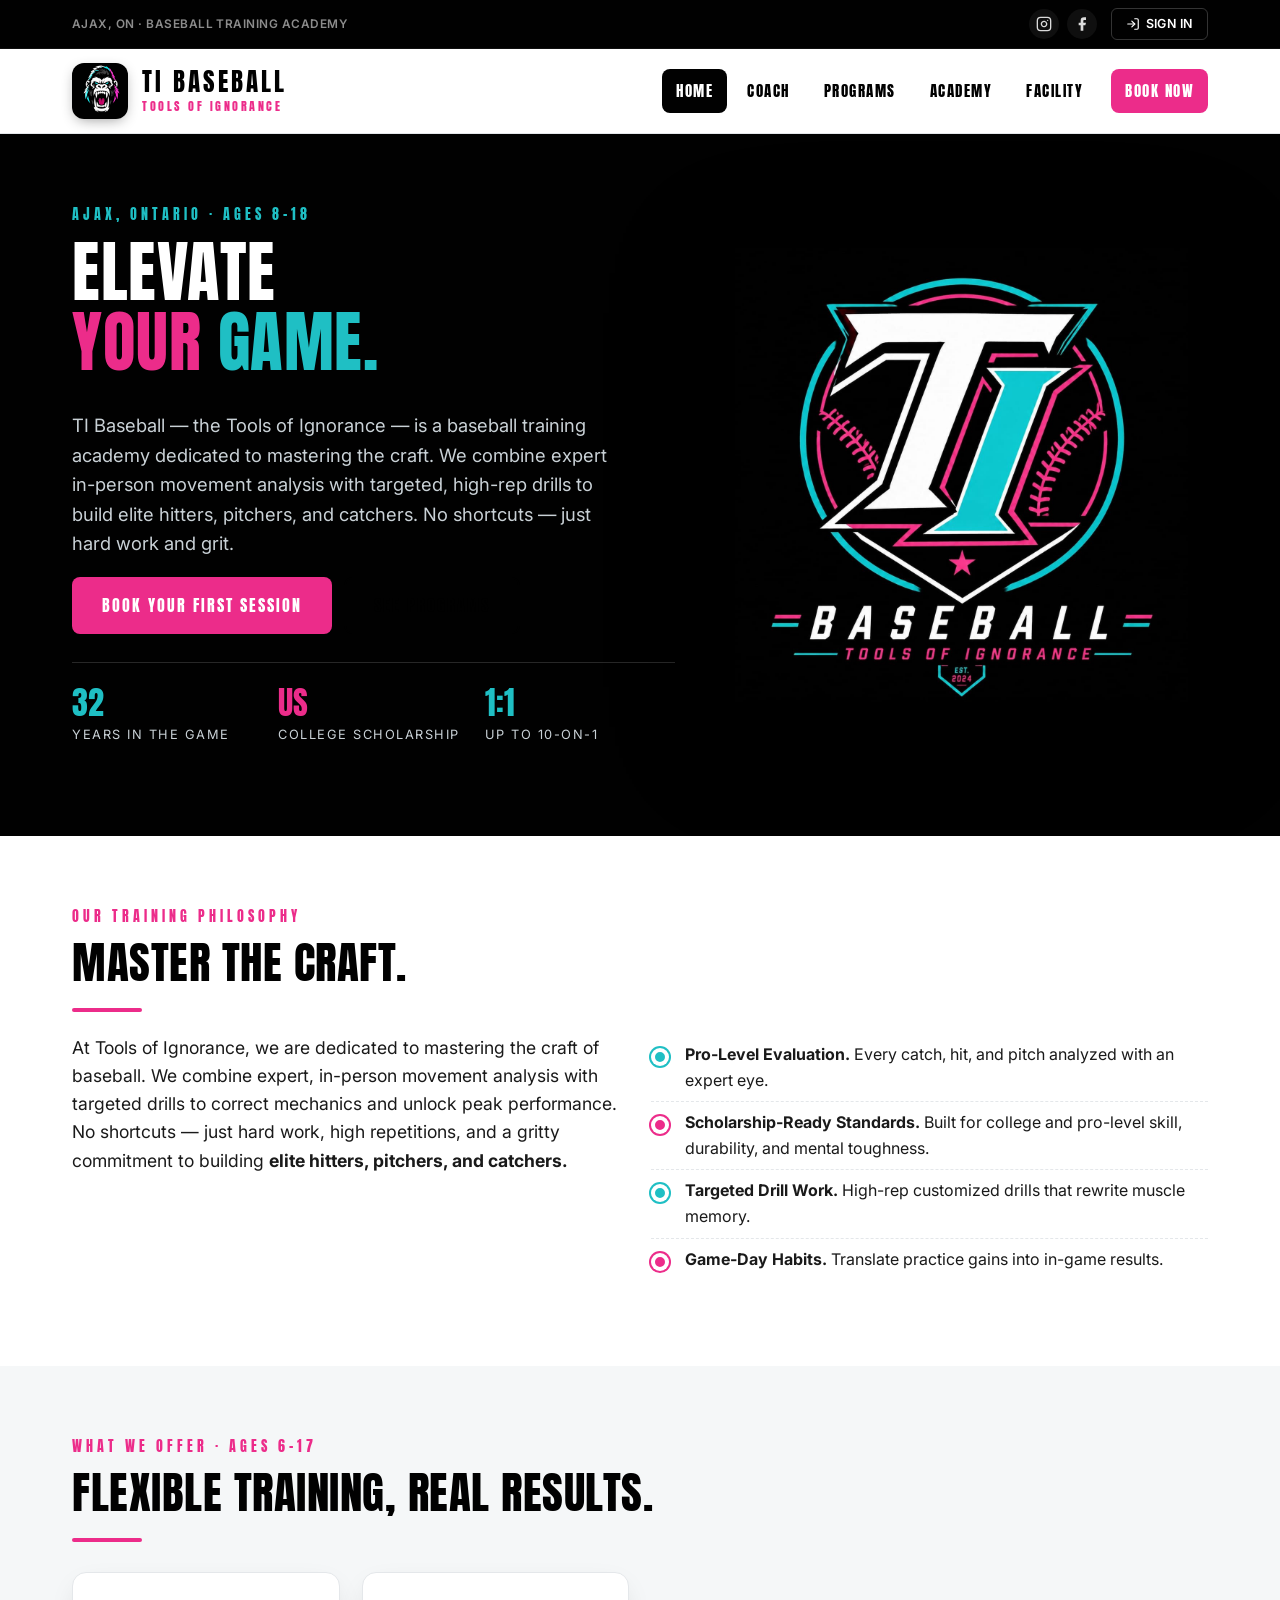
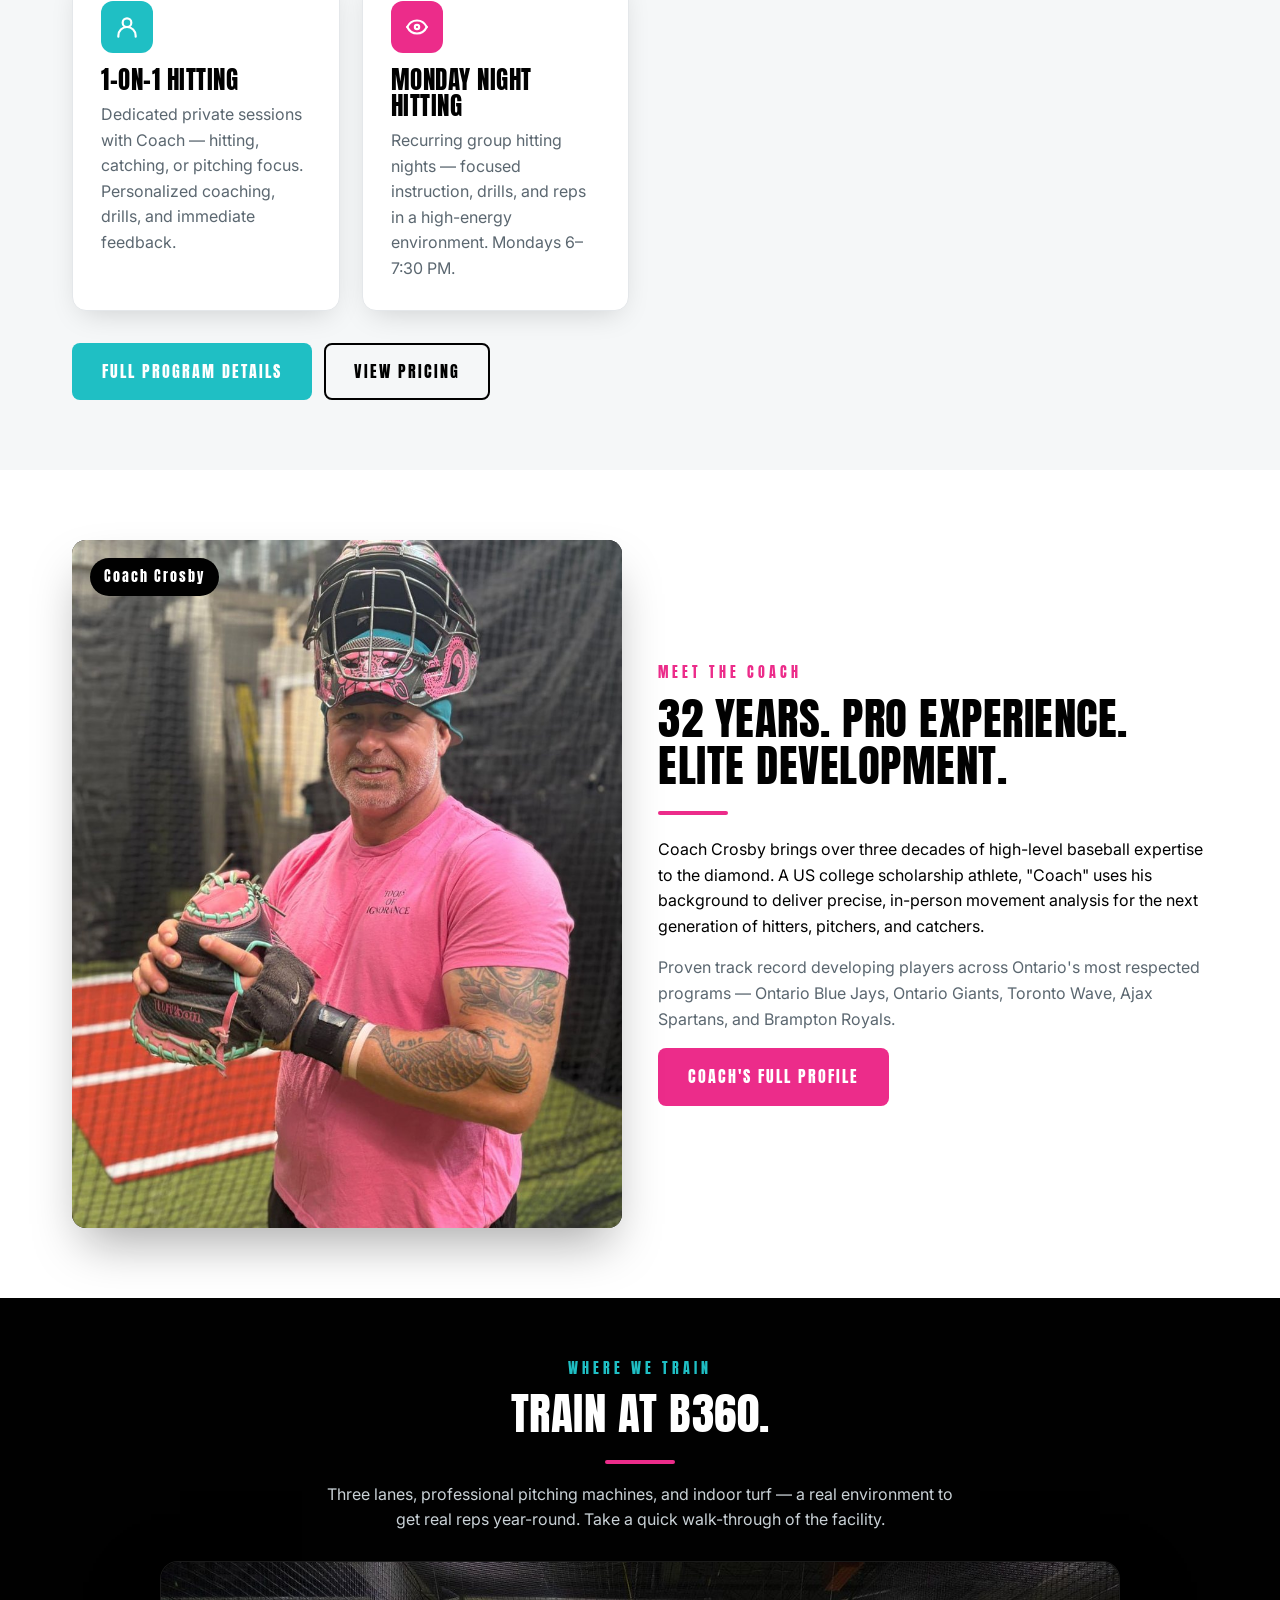
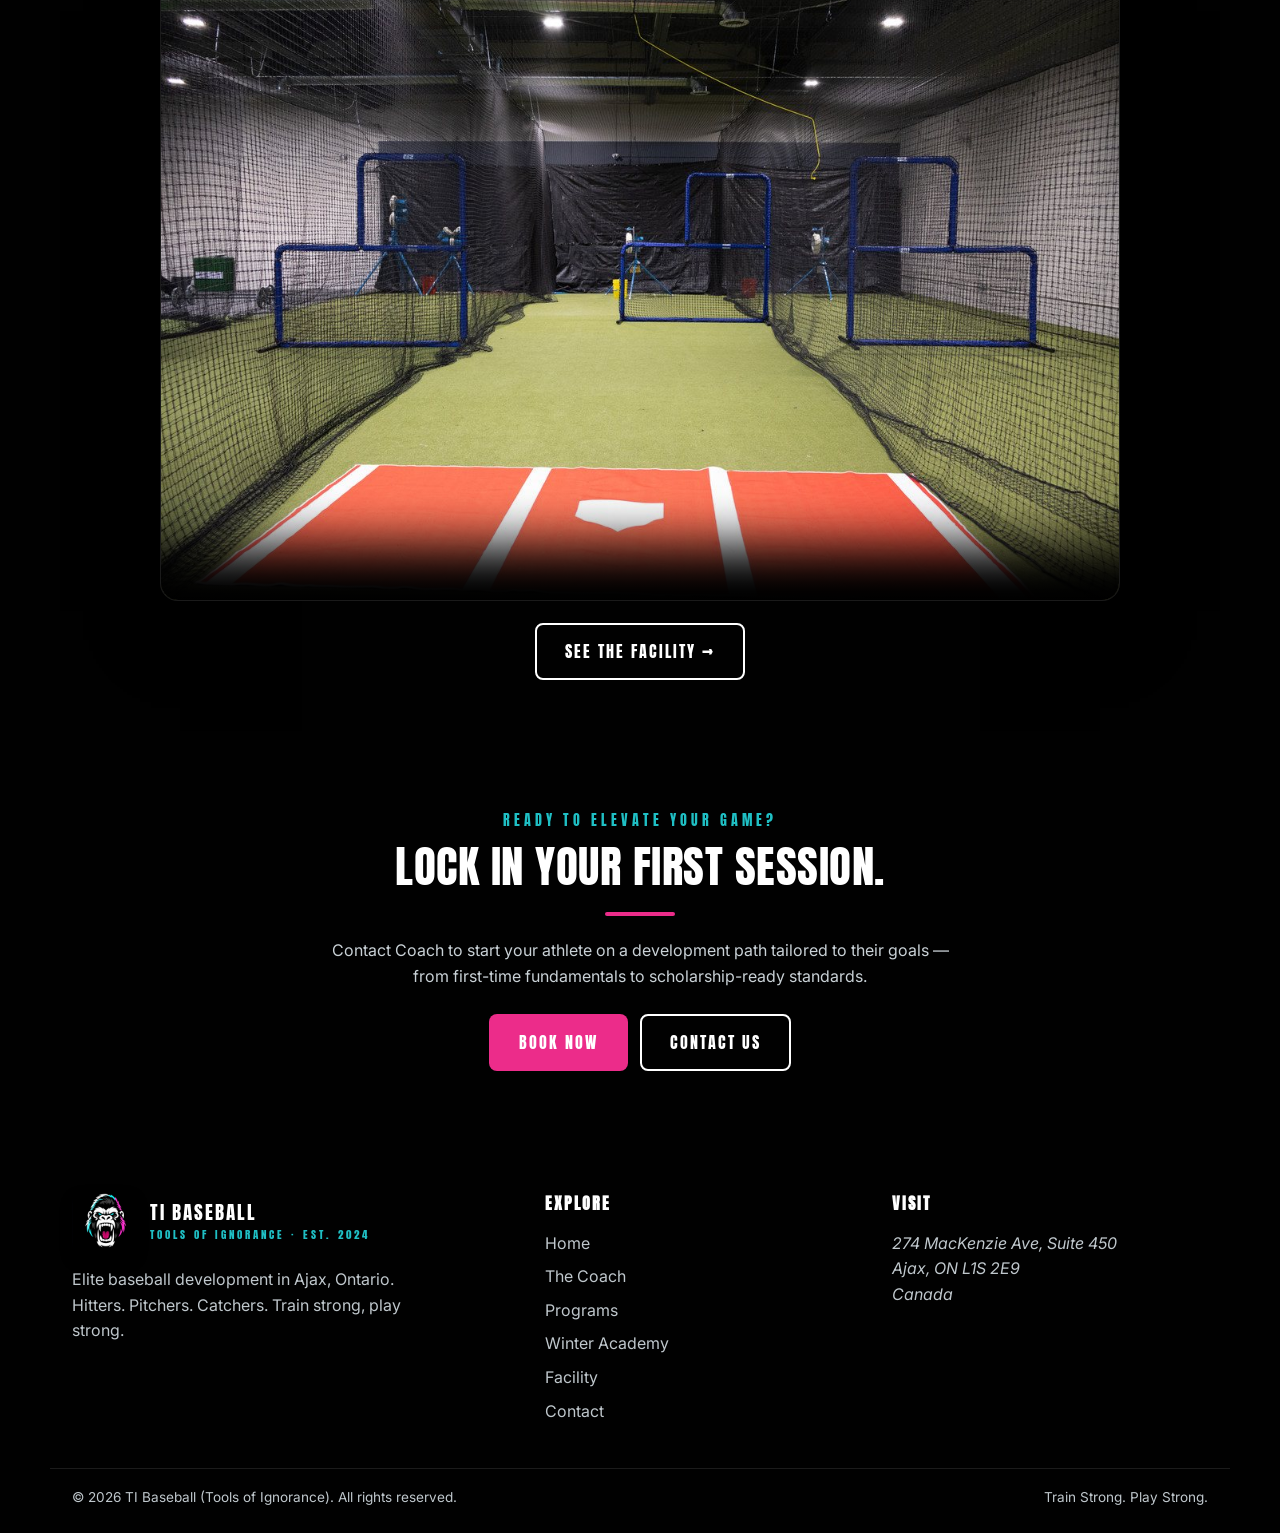
==== index.html @ c2de9544 "Remove Beginners (Intro to Baseball) page from site - Deleted beginners.html (static) - Deleted BEGI" ====
<!doctype html>
<html lang="en">
<head>
<meta charset="utf-8">
<meta name="viewport" content="width=device-width, initial-scale=1">
<title>TI Baseball — Tools of Ignorance · Ajax, ON</title>
<meta name="description" content="TI Baseball (Tools of Ignorance) in Ajax, Ontario. Elite hitting, pitching, and catching development by Coach Crosby. 32 years of experience. Train strong, play strong.">
<link rel="icon" href="assets/logo.jpg" type="image/svg+xml">
<link rel="preconnect" href="https://fonts.googleapis.com">
<link rel="preconnect" href="https://fonts.gstatic.com" crossorigin>
<link href="https://fonts.googleapis.com/css2?family=Anton&family=Inter:wght@400;500;600;700&display=swap" rel="stylesheet">
<link rel="stylesheet" href="styles.css">
<style>/* Top utility ribbon — sits above the site header on every page */
.top-ribbon {
  background:#010101; border-bottom:1px solid rgba(255,255,255,0.06);
  font-family:'Inter', sans-serif; font-size:.84rem;
}
.top-ribbon-inner {
  max-width:1180px; margin:0 auto; padding:8px 22px;
  display:flex; justify-content:space-between; align-items:center; gap:18px;
  flex-wrap:wrap;
}
.top-ribbon-tagline { color:rgba(255,255,255,0.55); letter-spacing:.04em; text-transform:uppercase; font-size:.74rem; font-weight:600; }
.top-ribbon-actions { display:flex; align-items:center; gap:14px; }
.top-ribbon-social { display:flex; align-items:center; gap:8px; }
.top-ribbon-social a {
  display:flex; align-items:center; justify-content:center;
  width:30px; height:30px; border-radius:50%;
  background:rgba(255,255,255,0.06); color:rgba(255,255,255,0.85);
  transition:background .15s, color .15s, transform .15s;
}
.top-ribbon-social a:hover { background:#1FBFC4; color:#010101; transform:translateY(-1px); }
.top-ribbon-social svg { width:16px; height:16px; }
.top-ribbon-login {
  display:inline-flex; align-items:center; gap:6px;
  padding:5px 14px; border-radius:6px;
  background:transparent; border:1px solid rgba(255,255,255,0.20); color:#fff;
  font-size:.78rem; font-weight:600; letter-spacing:.04em; text-transform:uppercase;
  text-decoration:none; transition:background .15s, border-color .15s;
}
.top-ribbon-login:hover { background:#EC2C8A; border-color:#EC2C8A; }
.top-ribbon-login svg { width:14px; height:14px; }
@media (max-width:560px) {
  .top-ribbon-inner { padding:8px 16px; gap:10px; }
  .top-ribbon-tagline { display:none; }
}
</style>
</head>
<body>
<div class="top-ribbon">
  <div class="top-ribbon-inner">
    <span class="top-ribbon-tagline">Ajax, ON · Baseball Training Academy</span>
    <div class="top-ribbon-actions">
      <div class="top-ribbon-social">
        <a href="https://www.instagram.com/ti_baseball_academy/" target="_blank" rel="noopener" aria-label="TI Baseball on Instagram">
          <svg viewBox="0 0 24 24" fill="none" stroke="currentColor" stroke-width="2" stroke-linecap="round" stroke-linejoin="round"><rect x="2" y="2" width="20" height="20" rx="5" ry="5"/><path d="M16 11.37A4 4 0 1 1 12.63 8 4 4 0 0 1 16 11.37z"/><line x1="17.5" y1="6.5" x2="17.51" y2="6.5"/></svg>
        </a>
        <a href="https://www.facebook.com/profile.php?id=100068096166498" target="_blank" rel="noopener" aria-label="TI Baseball on Facebook">
          <svg viewBox="0 0 24 24" fill="currentColor"><path d="M18 2h-3a5 5 0 0 0-5 5v3H7v4h3v8h4v-8h3l1-4h-4V7a1 1 0 0 1 1-1h3z"/></svg>
        </a>
      </div>
      <a href="/login" class="top-ribbon-login" id="top-ribbon-login-btn">
        <svg viewBox="0 0 24 24" fill="none" stroke="currentColor" stroke-width="2" stroke-linecap="round" stroke-linejoin="round"><path d="M15 3h4a2 2 0 0 1 2 2v14a2 2 0 0 1-2 2h-4"/><polyline points="10 17 15 12 10 7"/><line x1="15" y1="12" x2="3" y2="12"/></svg>
        <span>Sign In</span>
      </a>
    </div>
  </div>
</div>


<header class="site-header">
  <nav class="nav" aria-label="Primary">
    <a href="index.html" class="nav-brand" aria-label="TI Baseball home">
      <img src="assets/logo.png" alt="">
      <span>TI BASEBALL<small>TOOLS OF IGNORANCE</small></span>
    </a>
    <button class="nav-toggle" aria-label="Open menu" aria-expanded="false" aria-controls="nav-links">
      <svg viewBox="0 0 24 24" fill="none" stroke="currentColor" stroke-width="2.5" stroke-linecap="round">
        <line x1="4" y1="7" x2="20" y2="7"/>
        <line x1="4" y1="12" x2="20" y2="12"/>
        <line x1="4" y1="17" x2="20" y2="17"/>
      </svg>
    </button>
    <ul class="nav-links" id="nav-links">
      <li><a href="index.html">Home</a></li>
      <li><a href="coach.html">Coach</a></li>
      <li><a href="programs.html">Programs</a></li>
      
      <li><a href="academy.html">Academy</a></li>
      <li><a href="facility.html">Facility</a></li>
      <li><a href="contact.html" class="cta">Book Now</a></li>
    </ul>
  </nav>
</header>


<main>

  <!-- HERO -->
  <section class="hero">
    <div class="container hero-inner">
      <div>
        <p class="eyebrow eyebrow-teal">Ajax, Ontario · Ages 8–18</p>
        <h1>Elevate<br><span class="accent-pink">Your</span> <span class="accent">Game.</span></h1>
        <p class="lead">TI Baseball — the Tools of Ignorance — is a baseball training academy dedicated to mastering the craft. We combine expert in-person movement analysis with targeted, high-rep drills to build elite hitters, pitchers, and catchers. No shortcuts — just hard work and grit.</p>
        <div class="btn-row">
          <a class="btn btn-primary" href="programs.html">Book Your First Session</a>
          <a class="btn btn-ghost" href="programs.html">See Programs</a>
        </div>
        <div class="stat-strip">
          <div class="stat">
            <div class="num">32</div>
            <div class="label">Years In The Game</div>
          </div>
          <div class="stat">
            <div class="num pink">US</div>
            <div class="label">College Scholarship</div>
          </div>
          <div class="stat">
            <div class="num">1:1</div>
            <div class="label">Up To 10-On-1</div>
          </div>
        </div>
      </div>
      <div class="hero-logo">
        <img src="assets/logo.jpg" alt="Tools of Ignorance Baseball Training logo">
      </div>
    </div>
  </section>

  <!-- PHILOSOPHY -->
  <section>
    <div class="container">
      <p class="eyebrow">Our Training Philosophy</p>
      <h2>Master The Craft.</h2>
      <div class="divider"></div>
      <div class="grid cols-2" style="align-items:start;">
        <p style="font-size:1.1rem; color:var(--ink-soft);">
          At Tools of Ignorance, we are dedicated to mastering the craft of baseball. We combine expert,
          in-person movement analysis with targeted drills to correct mechanics and unlock peak performance.
          No shortcuts — just hard work, high repetitions, and a gritty commitment to building
          <strong>elite hitters, pitchers, and catchers.</strong>
        </p>
        <ul class="check-list">
          <li><strong>Pro-Level Evaluation.</strong> Every catch, hit, and pitch analyzed with an expert eye.</li>
          <li class="pink"><strong>Scholarship-Ready Standards.</strong> Built for college and pro-level skill, durability, and mental toughness.</li>
          <li><strong>Targeted Drill Work.</strong> High-rep customized drills that rewrite muscle memory.</li>
          <li class="pink"><strong>Game-Day Habits.</strong> Translate practice gains into in-game results.</li>
        </ul>
      </div>
    </div>
  </section>

  <!-- WHAT WE OFFER (preview cards) -->
  <section class="alt">
    <div class="container">
      <p class="eyebrow">What We Offer · Ages 6–17</p>
      <h2>Flexible Training, Real Results.</h2>
      <div class="divider"></div>
      <div class="grid cols-4" style="margin-top:30px;">
        <div class="card teal">
          <div class="icon" aria-hidden="true">
            <svg viewBox="0 0 24 24" fill="none" stroke="currentColor" stroke-width="2" stroke-linecap="round" stroke-linejoin="round"><circle cx="12" cy="8" r="4"/><path d="M4 21v-1a8 8 0 0 1 16 0v1"/></svg>
          </div>
          <h3>1-on-1 Hitting</h3>
          <p>Dedicated private sessions with Coach — hitting, catching, or pitching focus. Personalized coaching, drills, and immediate feedback.</p>
        </div>
        <div class="card pink">
          <div class="icon" aria-hidden="true">
            <svg viewBox="0 0 24 24" fill="none" stroke="currentColor" stroke-width="2" stroke-linecap="round" stroke-linejoin="round"><path d="M3 12c4-8 14-8 18 0"/><path d="M3 12c4 8 14 8 18 0"/><circle cx="12" cy="12" r="2"/></svg>
          </div>
          <h3>Monday Night Hitting</h3>
          <p>Recurring group hitting nights — focused instruction, drills, and reps in a high-energy environment. Mondays 6–7:30 PM.</p>
        </div>
      </div>
      <div class="btn-row" style="margin-top:32px;">
        <a class="btn btn-secondary" href="programs.html">Full Program Details</a>
        <a class="btn btn-ghost" href="pricing.html">View Pricing</a>
      </div>
    </div>
  </section>

  <!-- COACH PREVIEW -->
  <section>
    <div class="container">
      <div class="feature">
        <div class="visual has-photo">
          <img src="assets/coach-portrait.jpg" alt="Coach Crosby in catcher's gear at home plate">
          <span class="badge">Coach Crosby</span>
        </div>
        <div>
          <p class="eyebrow">Meet The Coach</p>
          <h2>32 Years. Pro Experience. Elite Development.</h2>
          <div class="divider"></div>
          <p>Coach Crosby brings over three decades of high-level baseball expertise to the diamond. A US college scholarship athlete, "Coach" uses his background to deliver precise, in-person movement analysis for the next generation of hitters, pitchers, and catchers.</p>
          <p class="muted">Proven track record developing players across Ontario's most respected programs — Ontario Blue Jays, Ontario Giants, Toronto Wave, Ajax Spartans, and Brampton Royals.</p>
          <div class="btn-row">
            <a class="btn btn-primary" href="coach.html">Coach's Full Profile</a>
          </div>
        </div>
      </div>
    </div>
  </section>

  <!-- FACILITY VIDEO -->
  <section class="dark" style="padding:60px 0;">
    <div class="container center">
      <p class="eyebrow">Where We Train</p>
      <h2 style="color:#fff;">Train at B360.</h2>
      <div class="divider" style="margin:6px auto 18px;"></div>
      <p style="max-width:640px; margin:0 auto 28px; color:#C9D1D6;">Three lanes, professional pitching machines, and indoor turf — a real environment to get real reps year-round. Take a quick walk-through of the facility.</p>
      <div style="max-width:960px; margin:0 auto; border-radius:18px; overflow:hidden; border:1px solid rgba(255,255,255,0.10); box-shadow:0 30px 80px -20px rgba(0,0,0,0.6); background:#000;">
        <video controls preload="metadata" playsinline poster="assets/facility-cage-lanes.jpg" style="display:block; width:100%; height:auto; max-height:75vh; background:#000;">
          <source src="assets/facility-tour.mp4" type="video/mp4">
          Your browser doesn&rsquo;t support embedded video.
        </video>
      </div>
      <div style="margin-top:22px;">
        <a class="btn btn-ghost" href="facility.html">See The Facility &rarr;</a>
      </div>
    </div>
  </section>

  <!-- CTA STRIP -->
  <section class="dark">
    <div class="container center">
      <p class="eyebrow">Ready To Elevate Your Game?</p>
      <h2>Lock In Your First Session.</h2>
      <div class="divider" style="margin:6px auto 22px;"></div>
      <p style="max-width:640px; margin:0 auto 24px; color:#C9D1D6;">Contact Coach to start your athlete on a development path tailored to their goals — from first-time fundamentals to scholarship-ready standards.</p>
      <div class="btn-row" style="justify-content:center;">
        <a class="btn btn-primary" href="programs.html">Book Now</a>
        <a class="btn btn-ghost" href="contact.html">Contact Us</a>
      </div>
    </div>
  </section>

</main>

<footer class="site-footer">
  <div class="container footer-grid">
    <div>
      <div class="footer-brand">
        <img src="assets/logo.png" alt="">
        <div>
          <h4>TI Baseball</h4>
          <small>TOOLS OF IGNORANCE · EST. 2024</small>
        </div>
      </div>
      <p style="max-width:340px;">Elite baseball development in Ajax, Ontario. Hitters. Pitchers. Catchers. Train strong, play strong.</p>
    </div>
    <div>
      <h5>Explore</h5>
      <ul>
        <li><a href="index.html">Home</a></li>
        <li><a href="coach.html">The Coach</a></li>
        <li><a href="programs.html">Programs</a></li>
        
        <li><a href="academy.html">Winter Academy</a></li>
        <li><a href="facility.html">Facility</a></li>
        <li><a href="contact.html">Contact</a></li>
      </ul>
    </div>
    <div>
      <h5>Visit</h5>
      <address>
        274 MacKenzie Ave, Suite 450<br>
        Ajax, ON L1S 2E9<br>
        Canada
      </address>
    </div>
  </div>
  <div class="container footer-bottom">
    <div>© <span id="year">2026</span> TI Baseball (Tools of Ignorance). All rights reserved.</div>
    <div>Train Strong. Play Strong.</div>
  </div>
</footer>

<script src="script.js"></script>
</body>
</html>
---- styles.css ----
/* =========================================
   TOI Baseball Training — shared stylesheet
   Palette pulled from the logo:
     teal  #1FBFC4
     pink  #EC2C8A
     black #010101
     off-white #F5F7F8
   ========================================= */

:root {
  --teal: #1FBFC4;
  --teal-dark: #149299;
  --pink: #EC2C8A;
  --pink-dark: #C41A6B;
  --ink: #010101;
  --ink-soft: #1A1A1A;
  --bg: #FFFFFF;
  --bg-alt: #F5F7F8;
  --bg-dark: #010101;
  --line: #E4E7EA;
  --muted: #5B6770;
  --shadow-md: 0 10px 30px -10px rgba(10,10,10,0.18);
  --shadow-lg: 0 25px 50px -12px rgba(10,10,10,0.35);
  --radius: 14px;
  --radius-sm: 8px;
  --max: 1180px;
}

* { box-sizing: border-box; }

html { scroll-behavior: smooth; }

body {
  margin: 0;
  font-family: 'Inter', -apple-system, BlinkMacSystemFont, 'Segoe UI', Roboto, Helvetica, Arial, sans-serif;
  color: var(--ink);
  background: var(--bg);
  line-height: 1.6;
  -webkit-font-smoothing: antialiased;
}

img { max-width: 100%; height: auto; display: block; }

a { color: var(--teal-dark); text-decoration: none; transition: color .15s ease; }
a:hover { color: var(--pink-dark); }

/* ---------- Typography ---------- */
h1, h2, h3, h4 {
  font-family: 'Anton', 'Bebas Neue', Impact, 'Arial Narrow Bold', sans-serif;
  font-weight: 400;
  line-height: 1.05;
  letter-spacing: 0.5px;
  text-transform: uppercase;
  margin: 0 0 .5em;
  color: var(--ink);
}
h1 { font-size: clamp(2.2rem, 6vw, 4.2rem); }
h2 { font-size: clamp(1.8rem, 4.5vw, 2.8rem); }
h3 { font-size: clamp(1.2rem, 2.8vw, 1.55rem); }
p  { margin: 0 0 1em; }

.eyebrow {
  font-family: 'Anton', sans-serif;
  font-size: .85rem;
  letter-spacing: 4px;
  color: var(--pink);
  text-transform: uppercase;
  margin: 0 0 .8em;
}
.eyebrow-teal { color: var(--teal); }

/* ---------- Layout helpers ---------- */
.container {
  width: 100%;
  max-width: var(--max);
  margin: 0 auto;
  padding: 0 22px;
}

section { padding: 70px 0; }
section.alt { background: var(--bg-alt); }
section.dark { background: var(--bg-dark); color: #E9ECEE; }
section.dark h1, section.dark h2, section.dark h3 { color: #fff; }
section.dark .eyebrow { color: var(--teal); }

.grid { display: grid; gap: 22px; }
@media (min-width: 720px) {
  .grid.cols-2 { grid-template-columns: repeat(2, 1fr); }
  .grid.cols-3 { grid-template-columns: repeat(3, 1fr); }
  .grid.cols-4 { grid-template-columns: repeat(2, 1fr); }
}
@media (min-width: 1024px) {
  .grid.cols-4 { grid-template-columns: repeat(4, 1fr); }
}

/* ---------- Header / Nav ---------- */
.site-header {
  position: sticky;
  top: 0;
  z-index: 50;
  background: rgba(255,255,255,0.95);
  backdrop-filter: saturate(180%) blur(10px);
  -webkit-backdrop-filter: saturate(180%) blur(10px);
  border-bottom: 1px solid var(--line);
}
.nav {
  display: flex;
  align-items: center;
  justify-content: space-between;
  padding: 14px 22px;
  max-width: var(--max);
  margin: 0 auto;
}
.nav-brand {
  display: flex;
  align-items: center;
  gap: 14px;
  font-family: 'Anton', sans-serif;
  font-size: 1.55rem;
  letter-spacing: 3px;
  color: var(--ink);
  text-transform: uppercase;
  line-height: 1;
  text-decoration: none;
}
.nav-brand img {
  width: 56px;
  height: 56px;
  border-radius: 12px;
  box-shadow: 0 4px 14px -4px rgba(10,10,10,0.45);
  flex: none;
}
.nav-brand span {
  display: flex;
  flex-direction: column;
  justify-content: center;
  gap: 5px;
}
.nav-brand span small {
  display: block;
  font-size: .78rem;
  letter-spacing: 2.5px;
  color: var(--pink);
  font-family: 'Anton', sans-serif;
  font-weight: 400;
  margin-top: 0;
  line-height: 1;
}
@media (max-width: 560px) {
  .nav-brand { font-size: 1.25rem; letter-spacing: 2px; gap: 10px; }
  .nav-brand img { width: 46px; height: 46px; border-radius: 10px; }
  .nav-brand span small { font-size: .68rem; letter-spacing: 2px; }
}
.nav-links {
  display: flex;
  align-items: center;
  gap: 6px;
  list-style: none;
  margin: 0;
  padding: 0;
}
.nav-links a {
  display: inline-block;
  padding: 10px 14px;
  font-family: 'Anton', sans-serif;
  letter-spacing: 1.5px;
  text-transform: uppercase;
  font-size: .95rem;
  color: var(--ink);
  border-radius: var(--radius-sm);
  transition: background .15s, color .15s;
}
.nav-links a:hover,
.nav-links a.active {
  background: var(--ink);
  color: #fff;
}
.nav-links a.cta {
  background: var(--pink);
  color: #fff;
  margin-left: 8px;
}
.nav-links a.cta:hover { background: var(--pink-dark); }

.nav-toggle {
  display: none;
  background: var(--ink);
  border: none;
  color: #fff;
  width: 44px;
  height: 44px;
  border-radius: var(--radius-sm);
  cursor: pointer;
  align-items: center;
  justify-content: center;
}
.nav-toggle svg { width: 22px; height: 22px; }

@media (max-width: 820px) {
  .nav-toggle { display: inline-flex; }
  .nav-links {
    position: absolute;
    top: 100%;
    left: 0;
    right: 0;
    flex-direction: column;
    align-items: stretch;
    background: #fff;
    border-bottom: 1px solid var(--line);
    padding: 12px;
    gap: 4px;
    transform: translateY(-12px);
    opacity: 0;
    pointer-events: none;
    transition: opacity .15s, transform .15s;
  }
  .nav-links.open {
    transform: translateY(0);
    opacity: 1;
    pointer-events: auto;
  }
  .nav-links a { padding: 14px 16px; }
  .nav-links a.cta { margin-left: 0; }
}

/* ---------- Buttons ---------- */
.btn {
  display: inline-block;
  padding: 14px 28px;
  font-family: 'Anton', sans-serif;
  letter-spacing: 2px;
  text-transform: uppercase;
  font-size: 1rem;
  border-radius: var(--radius-sm);
  border: 2px solid transparent;
  cursor: pointer;
  transition: transform .12s ease, background .15s, color .15s, border-color .15s;
}
.btn:hover { transform: translateY(-2px); }
.btn-primary { background: var(--pink); color: #fff; }
.btn-primary:hover { background: var(--pink-dark); color: #fff; }
.btn-secondary { background: var(--teal); color: #fff; }
.btn-secondary:hover { background: var(--teal-dark); color: #fff; }
.btn-ghost {
  background: transparent;
  color: var(--ink);
  border-color: var(--ink);
}
.btn-ghost:hover { background: var(--ink); color: #fff; }
section.dark .btn-ghost { color: #fff; border-color: #fff; }
section.dark .btn-ghost:hover { background: #fff; color: var(--ink); }

.btn-row { display: flex; flex-wrap: wrap; gap: 12px; margin-top: 8px; }

/* ---------- Hero ---------- */
.hero {
  position: relative;
  overflow: hidden;
  background: var(--bg-dark);
  color: #fff;
  padding: 70px 0 90px;
}
.hero::before {
  /* Pure black hero so the logo's black background blends seamlessly. */
  content: '';
  position: absolute;
  inset: 0;
  background: transparent;
  pointer-events: none;
}
.hero-inner {
  position: relative;
  display: grid;
  gap: 40px;
  align-items: center;
  grid-template-columns: 1fr;
}
@media (min-width: 880px) {
  .hero-inner { grid-template-columns: 1.1fr 0.9fr; }
}
.hero h1 { color: #fff; }
.hero h1 .accent { color: var(--teal); }
.hero h1 .accent-pink { color: var(--pink); }
.hero p.lead {
  font-size: 1.15rem;
  color: #C9D1D6;
  max-width: 540px;
}
.hero-logo {
  display: flex;
  justify-content: center;
  align-items: center;
  padding: 20px;
}
.hero-logo img {
  max-width: 480px;
  width: 100%;
  filter: drop-shadow(0 25px 60px rgba(0,0,0,0.45));
}

/* hero "stat strip" */
.stat-strip {
  display: grid;
  gap: 16px;
  grid-template-columns: repeat(3, 1fr);
  margin-top: 28px;
  padding-top: 24px;
  border-top: 1px solid rgba(255,255,255,0.15);
}
.stat-strip .stat .num {
  font-family: 'Anton', sans-serif;
  font-size: 2rem;
  color: var(--teal);
  line-height: 1;
}
.stat-strip .stat .num.pink { color: var(--pink); }
.stat-strip .stat .label {
  font-size: .8rem;
  letter-spacing: 1.5px;
  text-transform: uppercase;
  color: #C9D1D6;
  margin-top: 6px;
}

/* ---------- Cards ---------- */
.card {
  background: #fff;
  border-radius: var(--radius);
  padding: 28px;
  border: 1px solid var(--line);
  box-shadow: var(--shadow-md);
  transition: transform .15s ease, box-shadow .15s ease, border-color .15s;
  display: flex;
  flex-direction: column;
}
.card:hover {
  transform: translateY(-4px);
  box-shadow: var(--shadow-lg);
  border-color: var(--teal);
}
.card h3 { color: var(--ink); margin-bottom: .35em; }
.card .icon {
  width: 52px;
  height: 52px;
  border-radius: 12px;
  background: linear-gradient(135deg, var(--teal), var(--pink));
  display: inline-flex;
  align-items: center;
  justify-content: center;
  margin-bottom: 16px;
  color: #fff;
}
.card .icon svg { width: 26px; height: 26px; }
.card.pink .icon { background: var(--pink); }
.card.teal .icon { background: var(--teal); }
.card p { color: var(--muted); margin: 0; }

/* feature row (image + text) */
.feature {
  display: grid;
  gap: 36px;
  align-items: center;
  grid-template-columns: 1fr;
}
@media (min-width: 880px) {
  .feature { grid-template-columns: 1fr 1fr; }
  .feature.reverse > :first-child { order: 2; }
}
.feature .visual {
  background: linear-gradient(135deg, var(--teal) 0%, var(--pink) 100%);
  border-radius: var(--radius);
  aspect-ratio: 4 / 3;
  position: relative;
  overflow: hidden;
  box-shadow: var(--shadow-lg);
}
.feature .visual::after {
  content: '';
  position: absolute;
  inset: 0;
  background:
    radial-gradient(circle at 70% 30%, rgba(255,255,255,0.25), transparent 60%),
    radial-gradient(circle at 20% 80%, rgba(0,0,0,0.25), transparent 60%);
}
/* When a real photo is used, hide the gradient + emoji and let the image fill the frame. */
.feature .visual.has-photo {
  background: var(--ink);
  aspect-ratio: 1 / 1;
}
.feature .visual.has-photo::after,
.feature .visual.has-photo .big-mark { display: none; }
.feature .visual.has-photo img {
  position: absolute;
  inset: 0;
  width: 100%;
  height: 100%;
  object-fit: cover;
  object-position: center top;
  display: block;
}
@media (min-width: 880px) {
  .feature .visual.has-photo { aspect-ratio: 4 / 5; }
}

/* Ajax Spartans discount callout (Pricing page) */
.spartans-discount {
  border-radius: var(--radius);
  background: linear-gradient(135deg, rgba(31,191,196,0.10) 0%, rgba(236,44,138,0.10) 100%);
  border: 1px solid var(--line);
  padding: 22px 24px;
  box-shadow: var(--shadow-md);
}
.spartans-discount-inner {
  display: flex;
  gap: 18px;
  align-items: flex-start;
  flex-wrap: wrap;
}
.spartans-discount-badge { flex-shrink: 0; }
.spartans-discount .badge-pill {
  display: inline-block;
  background: var(--pink);
  color: #fff;
  padding: 8px 14px;
  font-family: 'Anton', sans-serif;
  font-size: .85rem;
  letter-spacing: 2px;
  border-radius: 999px;
  text-transform: uppercase;
}
.spartans-discount h3 {
  font-family: 'Anton', sans-serif;
  letter-spacing: 1px;
  text-transform: uppercase;
}

/* ---------- Cal.com booking cards (schedule.html quick-book row) ---------- */
.booking-cards {
  align-items: stretch;
}
.booking-card {
  position: relative;
  background: var(--ink);
  color: #fff;
  border: 1px solid #22242B;
  border-radius: var(--radius);
  padding: 28px 24px;
  display: flex;
  flex-direction: column;
  box-shadow: var(--shadow-md);
  transition: transform .15s ease, box-shadow .15s ease, border-color .15s;
}
.booking-card:hover {
  transform: translateY(-4px);
  border-color: var(--teal);
  box-shadow: 0 25px 55px -15px rgba(31,191,196,0.35);
}
.booking-card h3 {
  color: #fff;
  margin: 0 0 .35em;
}
.booking-card p {
  color: #BFC7CC;
  margin: 0 0 22px;
  flex-grow: 1;
}
.booking-card .btn {
  margin-top: auto;
  align-self: stretch;
  text-align: center;
}
.booking-card-tag {
  display: inline-block;
  font-family: 'Anton', sans-serif;
  letter-spacing: 2px;
  font-size: .8rem;
  padding: 6px 12px;
  background: var(--teal);
  color: #fff;
  border-radius: 999px;
  align-self: flex-start;
  margin-bottom: 14px;
  text-transform: uppercase;
}
.booking-card.featured {
  border-color: var(--pink);
  box-shadow: 0 25px 55px -15px rgba(236,44,138,0.45);
}
.booking-card.featured:hover {
  border-color: var(--pink);
  box-shadow: 0 30px 70px -15px rgba(236,44,138,0.55);
}
.booking-card.featured .booking-card-tag {
  background: var(--pink);
}
.booking-ribbon {
  position: absolute;
  top: -10px; right: 18px;
  background: var(--pink);
  color: #fff;
  font-family: 'Anton', sans-serif;
  font-size: .75rem;
  letter-spacing: 2px;
  padding: 6px 12px;
  border-radius: 999px;
}

/* ---------- Cal.com inline calendar wrapper ---------- */
.cal-embed-wrapper {
  border-radius: var(--radius);
  overflow: hidden;
  box-shadow: var(--shadow-lg);
  background: var(--ink);
  border: 1px solid #22242B;
}

/* Cal.com modal triggers (used on Pricing, Programs, Home pages) — same look as our existing btn-* */
.cal-trigger { cursor: pointer; }

/* Coach In Action gallery — used on coach.html */
.photo-grid {
  display: grid;
  gap: 22px;
  grid-template-columns: 1fr;
  margin-top: 30px;
}
@media (min-width: 720px) {
  .photo-grid { grid-template-columns: 1fr 1fr; }
}
.photo-card {
  position: relative;
  border-radius: var(--radius);
  overflow: hidden;
  box-shadow: var(--shadow-lg);
  background: var(--ink);
  aspect-ratio: 4 / 3;
}
.photo-card img {
  width: 100%;
  height: 100%;
  object-fit: cover;
  object-position: center;
  display: block;
}
.photo-card.portrait { aspect-ratio: 3 / 4; }
.photo-tag {
  position: absolute;
  bottom: 16px;
  left: 16px;
  background: var(--ink);
  color: #fff;
  padding: 8px 14px;
  font-family: 'Anton', sans-serif;
  font-size: .85rem;
  letter-spacing: 2px;
  border-radius: 999px;
}
.feature .visual .badge {
  position: absolute;
  top: 18px; left: 18px;
  background: var(--ink);
  color: #fff;
  padding: 8px 14px;
  font-family: 'Anton', sans-serif;
  font-size: .85rem;
  letter-spacing: 2px;
  border-radius: 999px;
}
.feature .visual .big-mark {
  position: absolute;
  bottom: 10px; right: 10px;
  font-family: 'Anton', sans-serif;
  font-size: clamp(5rem, 18vw, 12rem);
  line-height: 1;
  color: rgba(255,255,255,0.85);
  letter-spacing: -3px;
  pointer-events: none;
}

/* ---------- Lists ---------- */
.check-list {
  list-style: none;
  padding: 0;
  margin: 0 0 1em;
}
.check-list li {
  position: relative;
  padding: 8px 0 8px 34px;
  border-bottom: 1px dashed var(--line);
  color: var(--ink-soft);
}
.check-list li:last-child { border-bottom: 0; }
.check-list li::before {
  content: '';
  position: absolute;
  left: 0;
  top: 14px;
  width: 18px;
  height: 18px;
  border-radius: 50%;
  background: var(--teal);
  box-shadow: inset 0 0 0 4px #fff, 0 0 0 2px var(--teal);
}
.check-list li.pink::before { background: var(--pink); box-shadow: inset 0 0 0 4px #fff, 0 0 0 2px var(--pink); }

/* ---------- Pricing table ---------- */
.price-grid {
  display: grid;
  gap: 18px;
  grid-template-columns: 1fr;
}
@media (min-width: 720px) { .price-grid { grid-template-columns: repeat(2, 1fr); } }
@media (min-width: 1000px) { .price-grid { grid-template-columns: repeat(3, 1fr); } }

.price-card {
  border-radius: var(--radius);
  padding: 28px;
  background: #fff;
  border: 1px solid var(--line);
  box-shadow: var(--shadow-md);
  position: relative;
  display: flex;
  flex-direction: column;
}
.price-card .ribbon {
  position: absolute;
  top: -10px; right: 18px;
  background: var(--pink);
  color: #fff;
  font-family: 'Anton', sans-serif;
  font-size: .75rem;
  letter-spacing: 2px;
  padding: 6px 12px;
  border-radius: 999px;
}
.price-card h3 { margin-bottom: 4px; }
.price-card .sub { color: var(--muted); font-size: .92rem; margin-bottom: 16px; }
.price-card .price {
  font-family: 'Anton', sans-serif;
  font-size: 2.2rem;
  line-height: 1;
  margin-bottom: 4px;
}
.price-card .price small {
  font-size: .85rem;
  font-family: 'Inter', sans-serif;
  letter-spacing: 1px;
  color: var(--muted);
  margin-left: 4px;
}
.price-card.featured {
  border-color: var(--pink);
  box-shadow: 0 20px 50px -15px rgba(236,44,138,0.4);
}
.price-card.featured .price { color: var(--pink); }

/* tier table */
.tier-table {
  width: 100%;
  border-collapse: collapse;
  margin-top: 18px;
  background: #fff;
  border-radius: var(--radius);
  overflow: hidden;
  box-shadow: var(--shadow-md);
}
.tier-table th, .tier-table td {
  padding: 14px 16px;
  text-align: left;
  border-bottom: 1px solid var(--line);
  font-size: .95rem;
}
.tier-table th {
  background: var(--ink);
  color: #fff;
  font-family: 'Anton', sans-serif;
  letter-spacing: 1.5px;
  text-transform: uppercase;
  font-size: .85rem;
}
.tier-table tr:last-child td { border-bottom: 0; }
.tier-table tr:nth-child(even) td { background: var(--bg-alt); }

/* ---------- Form ---------- */
.contact-grid {
  display: grid;
  gap: 30px;
  grid-template-columns: 1fr;
}
@media (min-width: 880px) {
  .contact-grid { grid-template-columns: 1.1fr 0.9fr; }
}
.contact-info .info-block {
  margin-bottom: 22px;
  padding-bottom: 22px;
  border-bottom: 1px solid var(--line);
}
.contact-info .info-block:last-child { border-bottom: 0; }
.contact-info .label {
  font-family: 'Anton', sans-serif;
  letter-spacing: 2px;
  text-transform: uppercase;
  font-size: .8rem;
  color: var(--pink);
  margin-bottom: 6px;
}
.contact-info address { font-style: normal; line-height: 1.6; }
.map-embed {
  margin-top: 20px;
  border-radius: var(--radius);
  overflow: hidden;
  box-shadow: var(--shadow-md);
  aspect-ratio: 16 / 10;
}
.map-embed iframe {
  width: 100%; height: 100%; border: 0;
}

form.contact-form {
  display: grid;
  gap: 14px;
  background: #fff;
  padding: 28px;
  border-radius: var(--radius);
  border: 1px solid var(--line);
  box-shadow: var(--shadow-md);
}
form.contact-form label {
  display: block;
  font-family: 'Anton', sans-serif;
  letter-spacing: 1.5px;
  text-transform: uppercase;
  font-size: .8rem;
  margin-bottom: 6px;
  color: var(--ink);
}
form.contact-form input,
form.contact-form select,
form.contact-form textarea {
  width: 100%;
  font: inherit;
  padding: 12px 14px;
  border: 1px solid var(--line);
  border-radius: var(--radius-sm);
  background: #fff;
  color: var(--ink);
  transition: border-color .15s, box-shadow .15s;
}
form.contact-form input:focus,
form.contact-form select:focus,
form.contact-form textarea:focus {
  outline: none;
  border-color: var(--teal);
  box-shadow: 0 0 0 3px rgba(31,191,196,0.2);
}
form.contact-form textarea { min-height: 130px; resize: vertical; }
.form-row {
  display: grid;
  gap: 14px;
  grid-template-columns: 1fr;
}
@media (min-width: 600px) { .form-row { grid-template-columns: 1fr 1fr; } }
.form-msg {
  display: none;
  margin-top: 12px;
  padding: 12px 14px;
  border-radius: var(--radius-sm);
  background: #E8FBFC;
  border: 1px solid var(--teal);
  color: var(--teal-dark);
}
.form-msg.show { display: block; }
/* Honeypot field — invisible to humans, bots will fill it and get filtered. */
.hp-field {
  position: absolute !important;
  left: -10000px !important;
  width: 1px !important;
  height: 1px !important;
  overflow: hidden !important;
}

/* ---------- Footer ---------- */
.site-footer {
  background: var(--bg-dark);
  color: #BFC7CC;
  padding: 50px 0 24px;
}
.footer-grid {
  display: grid;
  gap: 30px;
  grid-template-columns: 1fr;
}
@media (min-width: 720px) {
  .footer-grid { grid-template-columns: 1.4fr 1fr 1fr; }
}
.footer-brand {
  display: flex;
  align-items: center;
  gap: 14px;
  margin-bottom: 12px;
}
.footer-brand img {
  width: 64px;
  border-radius: 12px;
  box-shadow: 0 6px 16px -6px rgba(0,0,0,0.6);
}
.footer-brand h4 {
  color: #fff;
  margin: 0;
  font-size: 1.2rem;
  letter-spacing: 2px;
}
.footer-brand small {
  display: block;
  color: var(--teal);
  letter-spacing: 3px;
  font-family: 'Anton', sans-serif;
  font-size: .7rem;
  margin-top: 4px;
}
.site-footer h5 {
  color: #fff;
  font-family: 'Anton', sans-serif;
  letter-spacing: 2px;
  text-transform: uppercase;
  font-size: 1rem;
  margin: 0 0 14px;
}
.site-footer ul { list-style: none; padding: 0; margin: 0; }
.site-footer ul li { margin-bottom: 8px; }
.site-footer a { color: #BFC7CC; }
.site-footer a:hover { color: var(--teal); }
.footer-bottom {
  margin-top: 36px;
  padding-top: 18px;
  border-top: 1px solid rgba(255,255,255,0.1);
  display: flex;
  flex-wrap: wrap;
  justify-content: space-between;
  gap: 10px;
  font-size: .85rem;
}

/* ---------- Page header (sub pages) ---------- */
.page-head {
  background: var(--bg-dark);
  color: #fff;
  padding: 70px 0 50px;
  position: relative;
  overflow: hidden;
}
.page-head::before {
  /* Pure black page header to match the logo's black background. */
  content: '';
  position: absolute;
  inset: 0;
  background: transparent;
  pointer-events: none;
}
.page-head h1 { color: #fff; margin-bottom: 8px; }
.page-head p { color: #C9D1D6; max-width: 680px; margin: 0; font-size: 1.05rem; }
.page-head .eyebrow { color: var(--teal); }
.page-head .container { position: relative; }

/* ---------- Misc ---------- */
.tag {
  display: inline-block;
  font-family: 'Anton', sans-serif;
  letter-spacing: 1.8px;
  font-size: .78rem;
  padding: 6px 12px;
  border-radius: 999px;
  background: rgba(31,191,196,0.15);
  color: var(--teal-dark);
  margin-right: 6px;
  text-transform: uppercase;
  line-height: 1.2;
}
.tag.pink { background: rgba(236,44,138,0.15); color: var(--pink-dark); }

/* Cleanup when a tag is used inside a program card (sits between icon and title) */
.card > .tag {
  align-self: flex-start;     /* don't stretch to fill the card width */
  margin: 0 0 12px;           /* clean spacing: 12px below, no side margin */
  max-width: 100%;            /* allow wrapping if the label is long */
  white-space: normal;
}
.card > .icon { margin-bottom: 14px; }  /* slight tighten so icon → tag → title flow evenly */
.card > h3 { margin-top: 0; }

.divider {
  height: 4px;
  width: 70px;
  background: var(--pink);
  margin: 6px 0 22px;
  border-radius: 4px;
}

.center { text-align: center; }
.muted { color: var(--muted); }

/* prefers-reduced-motion */
@media (prefers-reduced-motion: reduce) {
  * { transition: none !important; animation: none !important; }
  html { scroll-behavior: auto; }
}
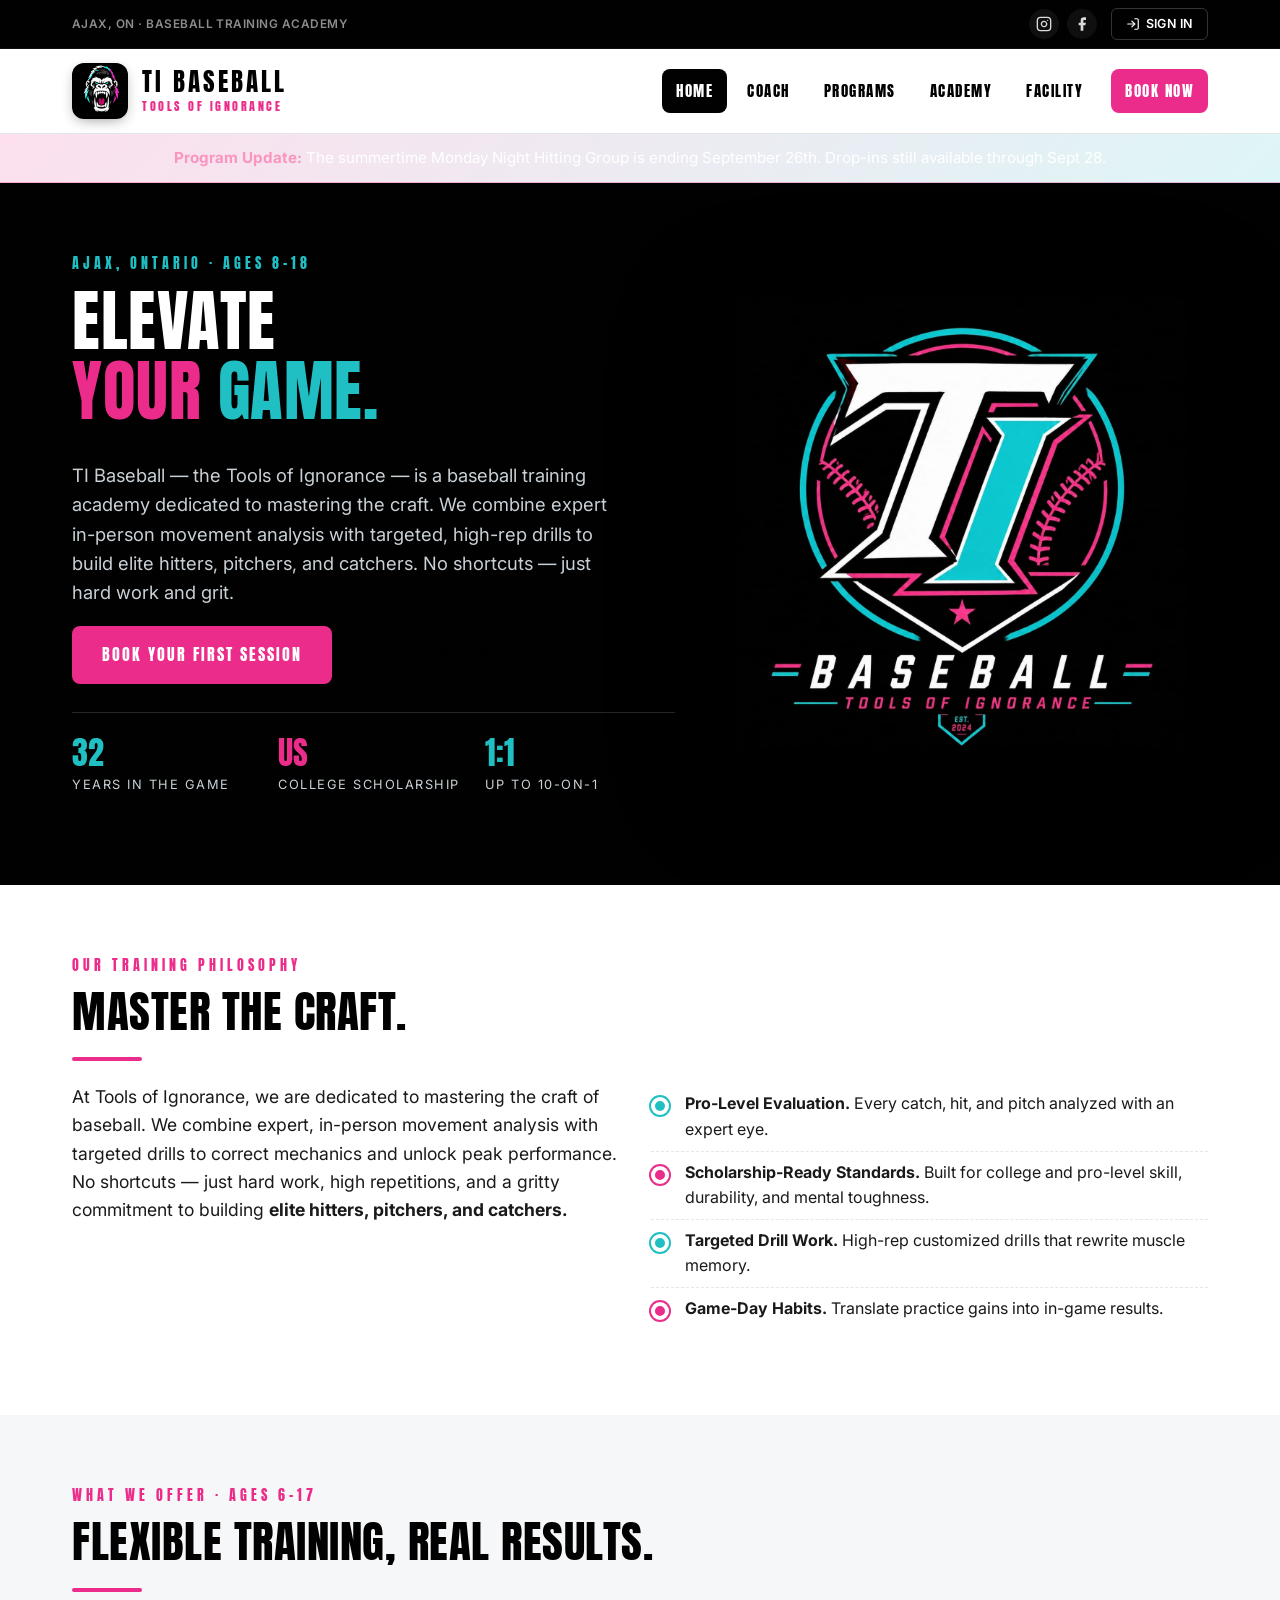
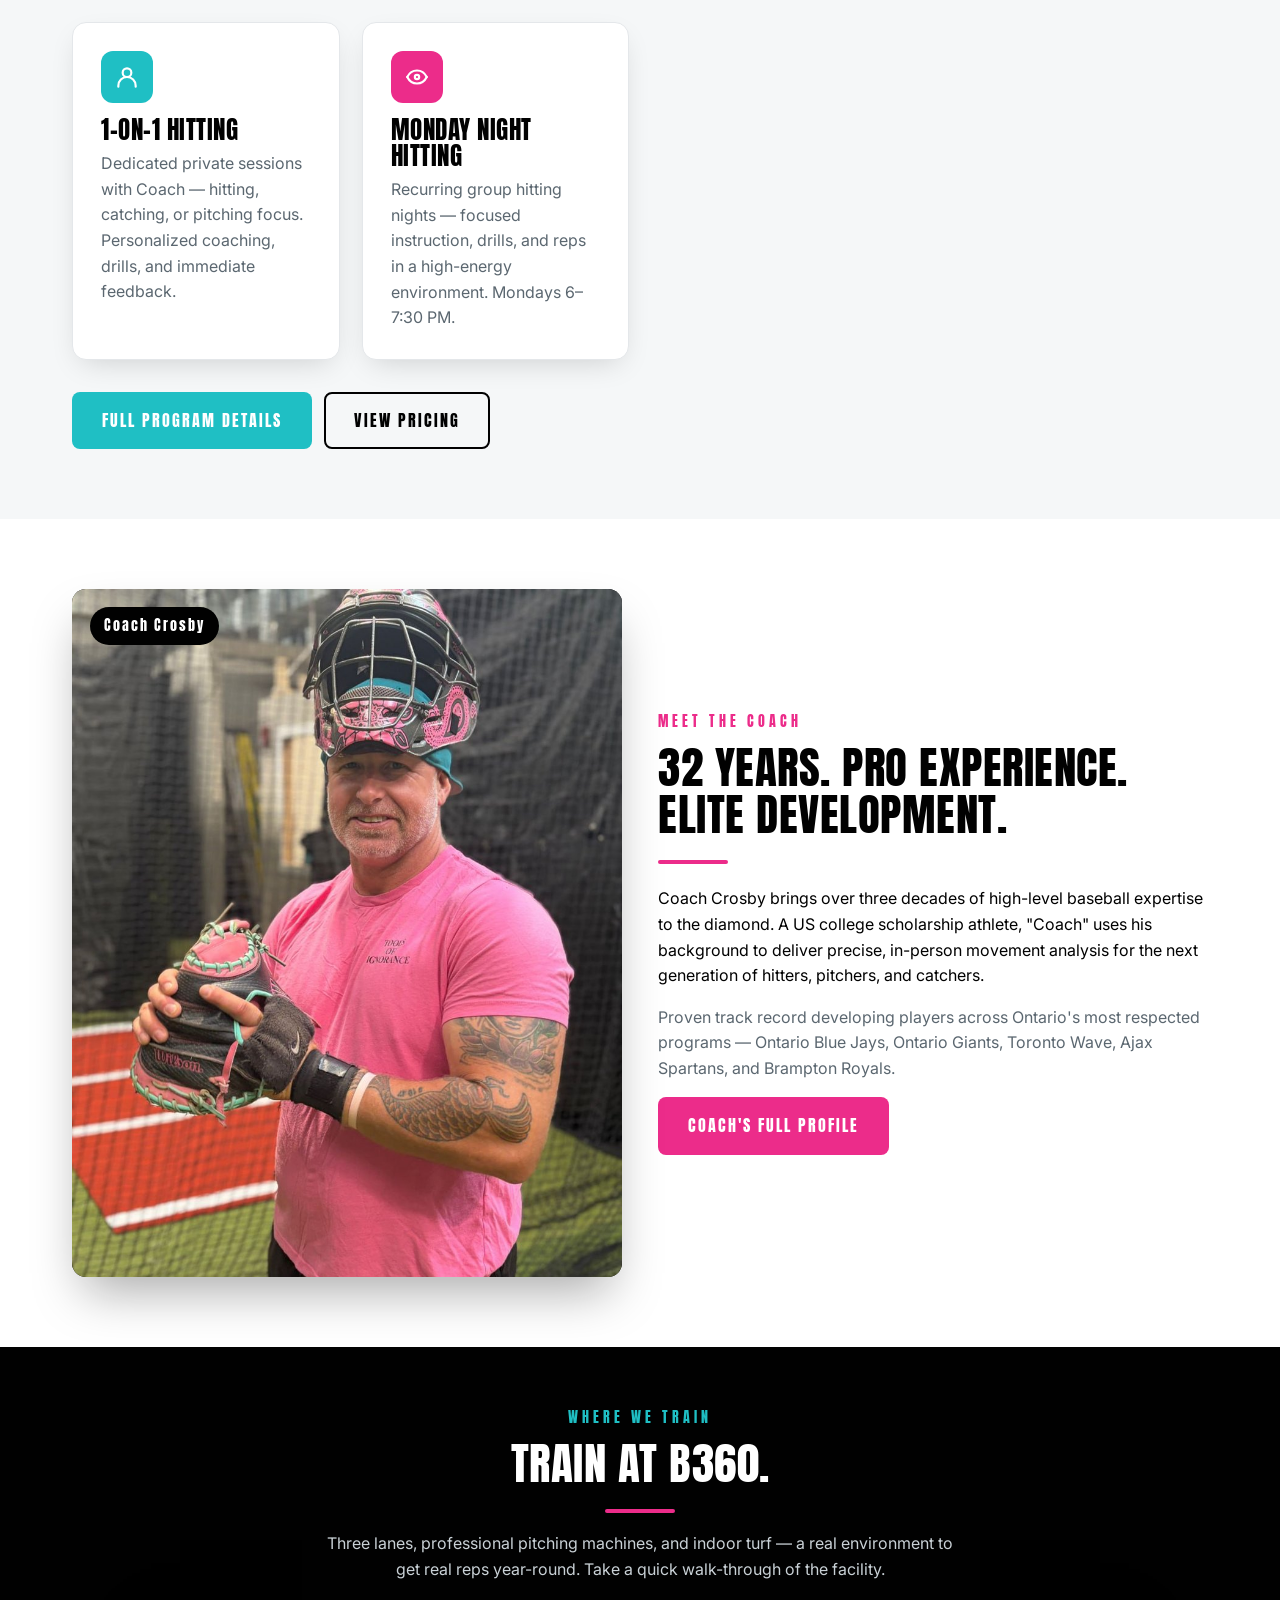
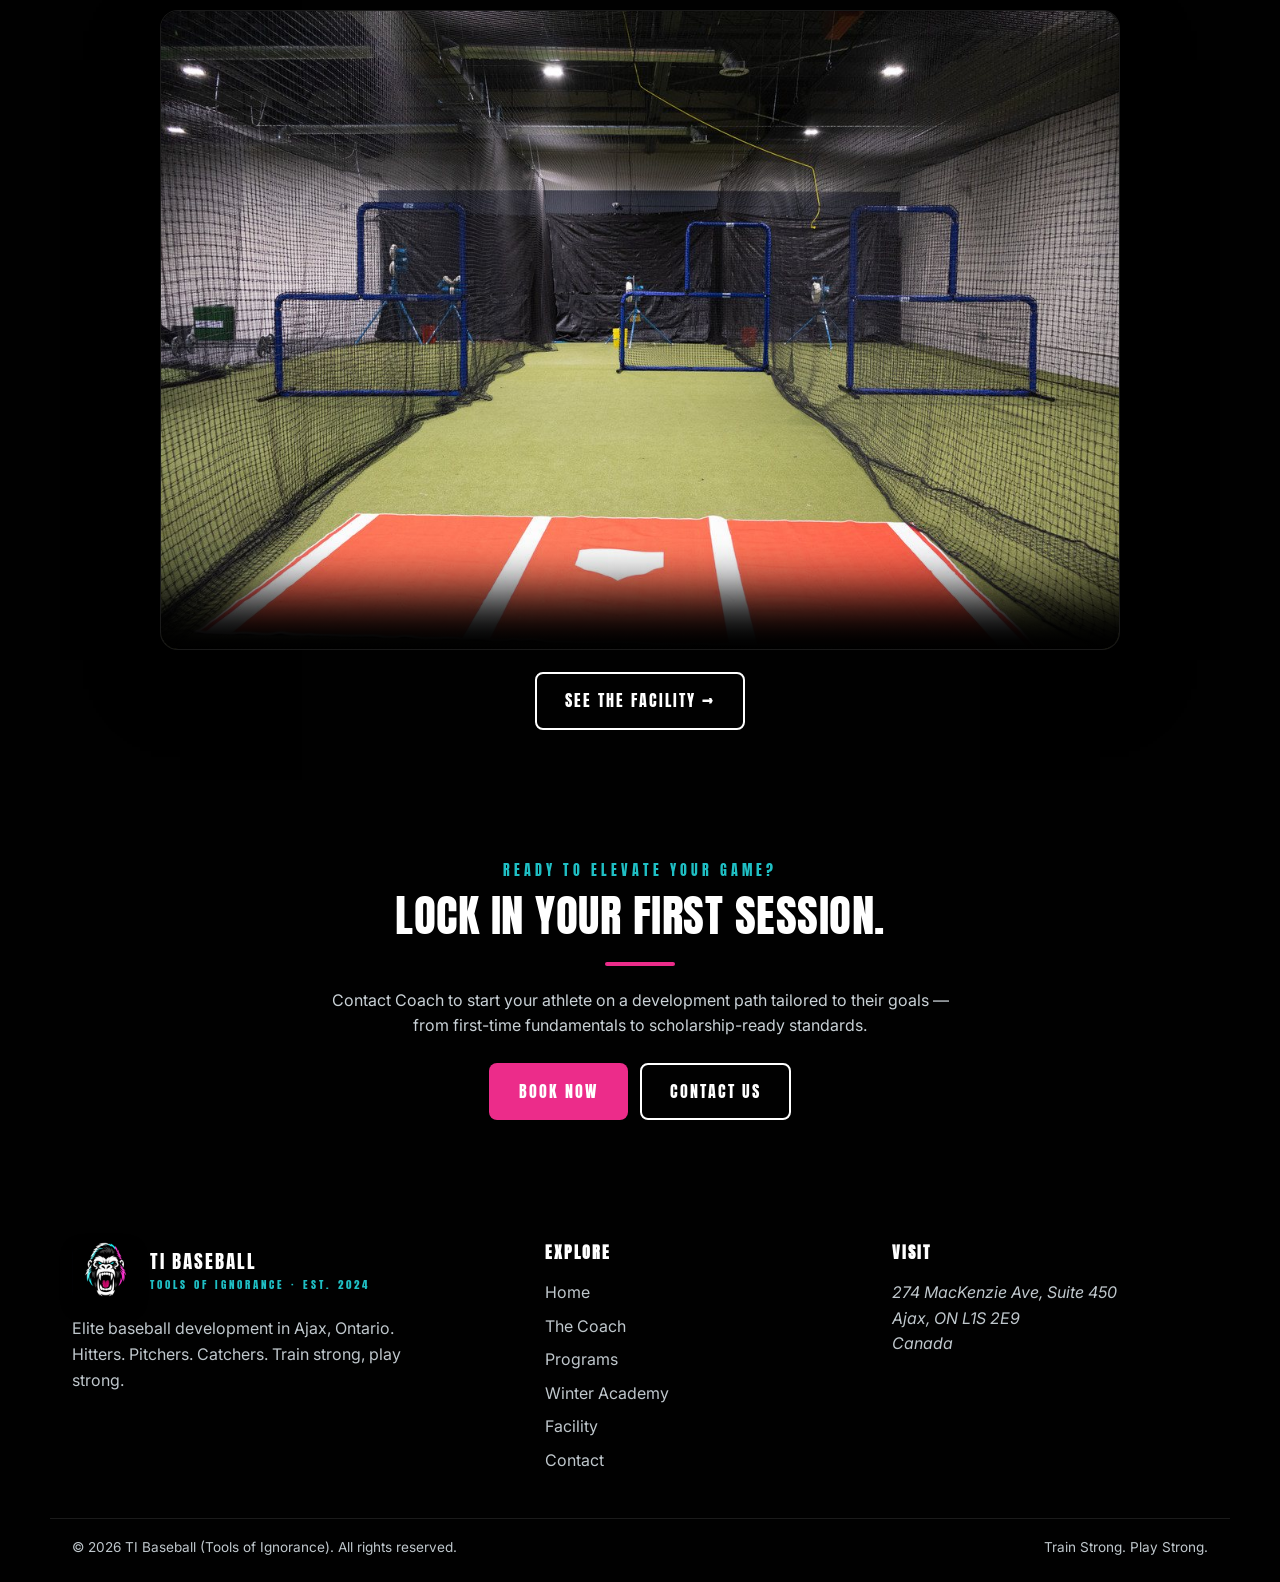
==== commit ad1e5806: "Monday Night sunset: block 4-Pack sales, cap Sept 28, expire 3 credit holders Public site: - /progra" ====
--- a/index.html
+++ b/index.html
@@ -92,7 +92,9 @@
     </ul>
   </nav>
 </header>
-
+<div style="background:linear-gradient(135deg, rgba(236,44,138,.15), rgba(31,191,196,.15)); border-bottom:1px solid rgba(236,44,138,.30); padding:12px 22px; text-align:center; font-family:'Inter',sans-serif; color:#fff; font-size:.95rem;">
+  <strong style="color:#F995C1;">Program Update:</strong> The summertime Monday Night Hitting Group is ending September 26th. Drop-ins still available through Sept 28.
+</div>
 
 <main>
 
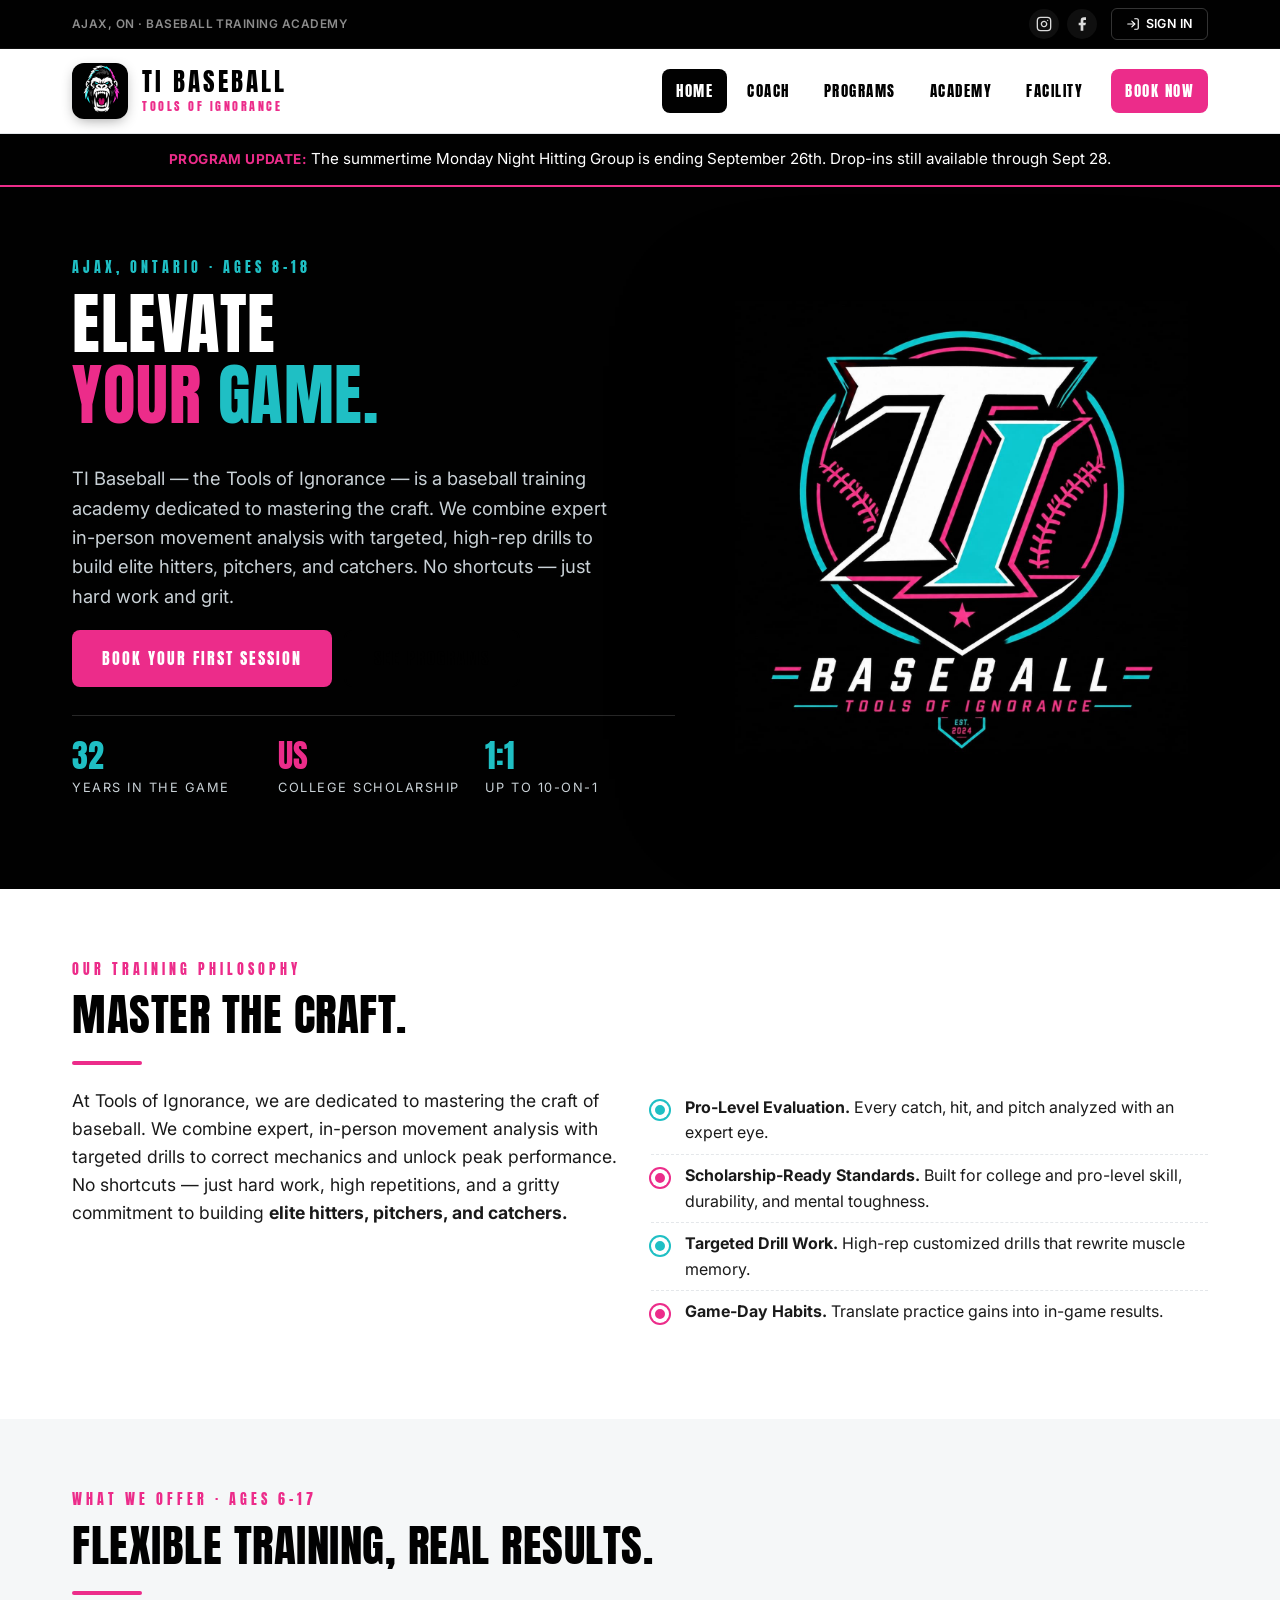
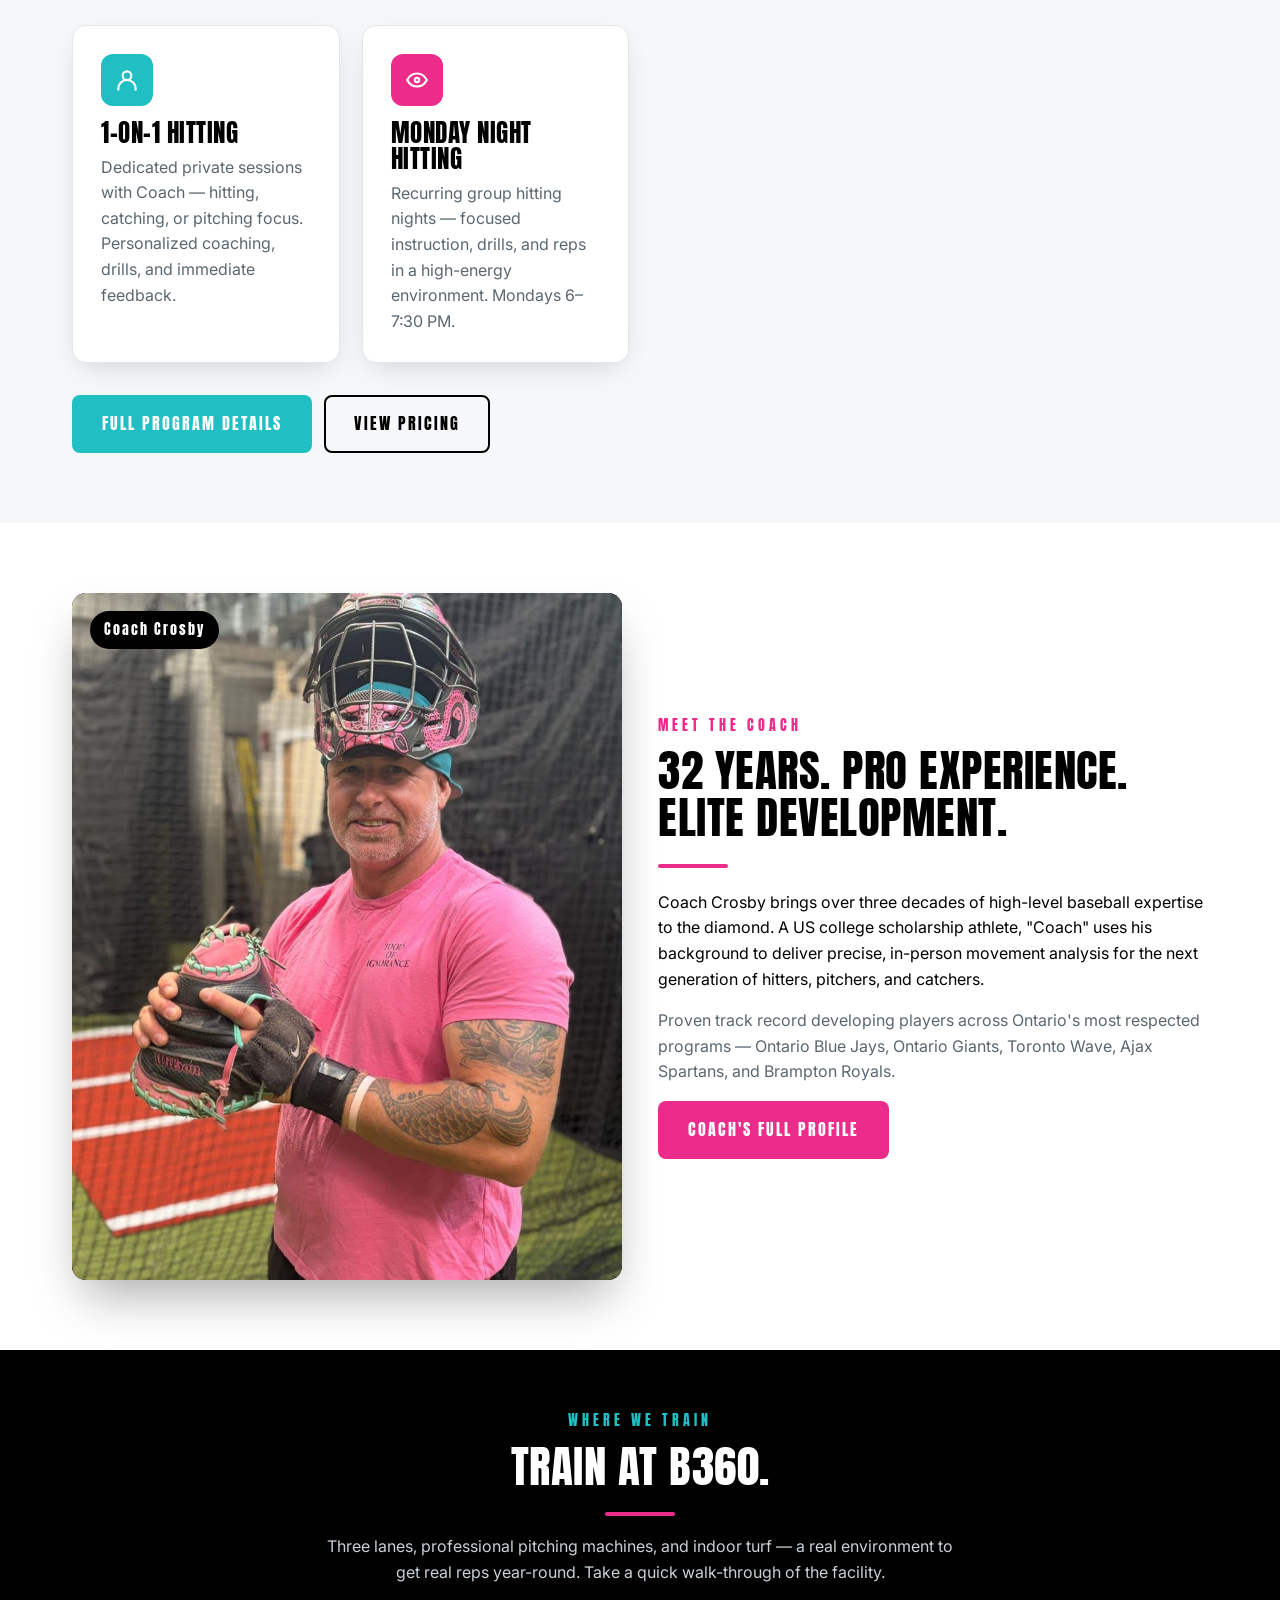
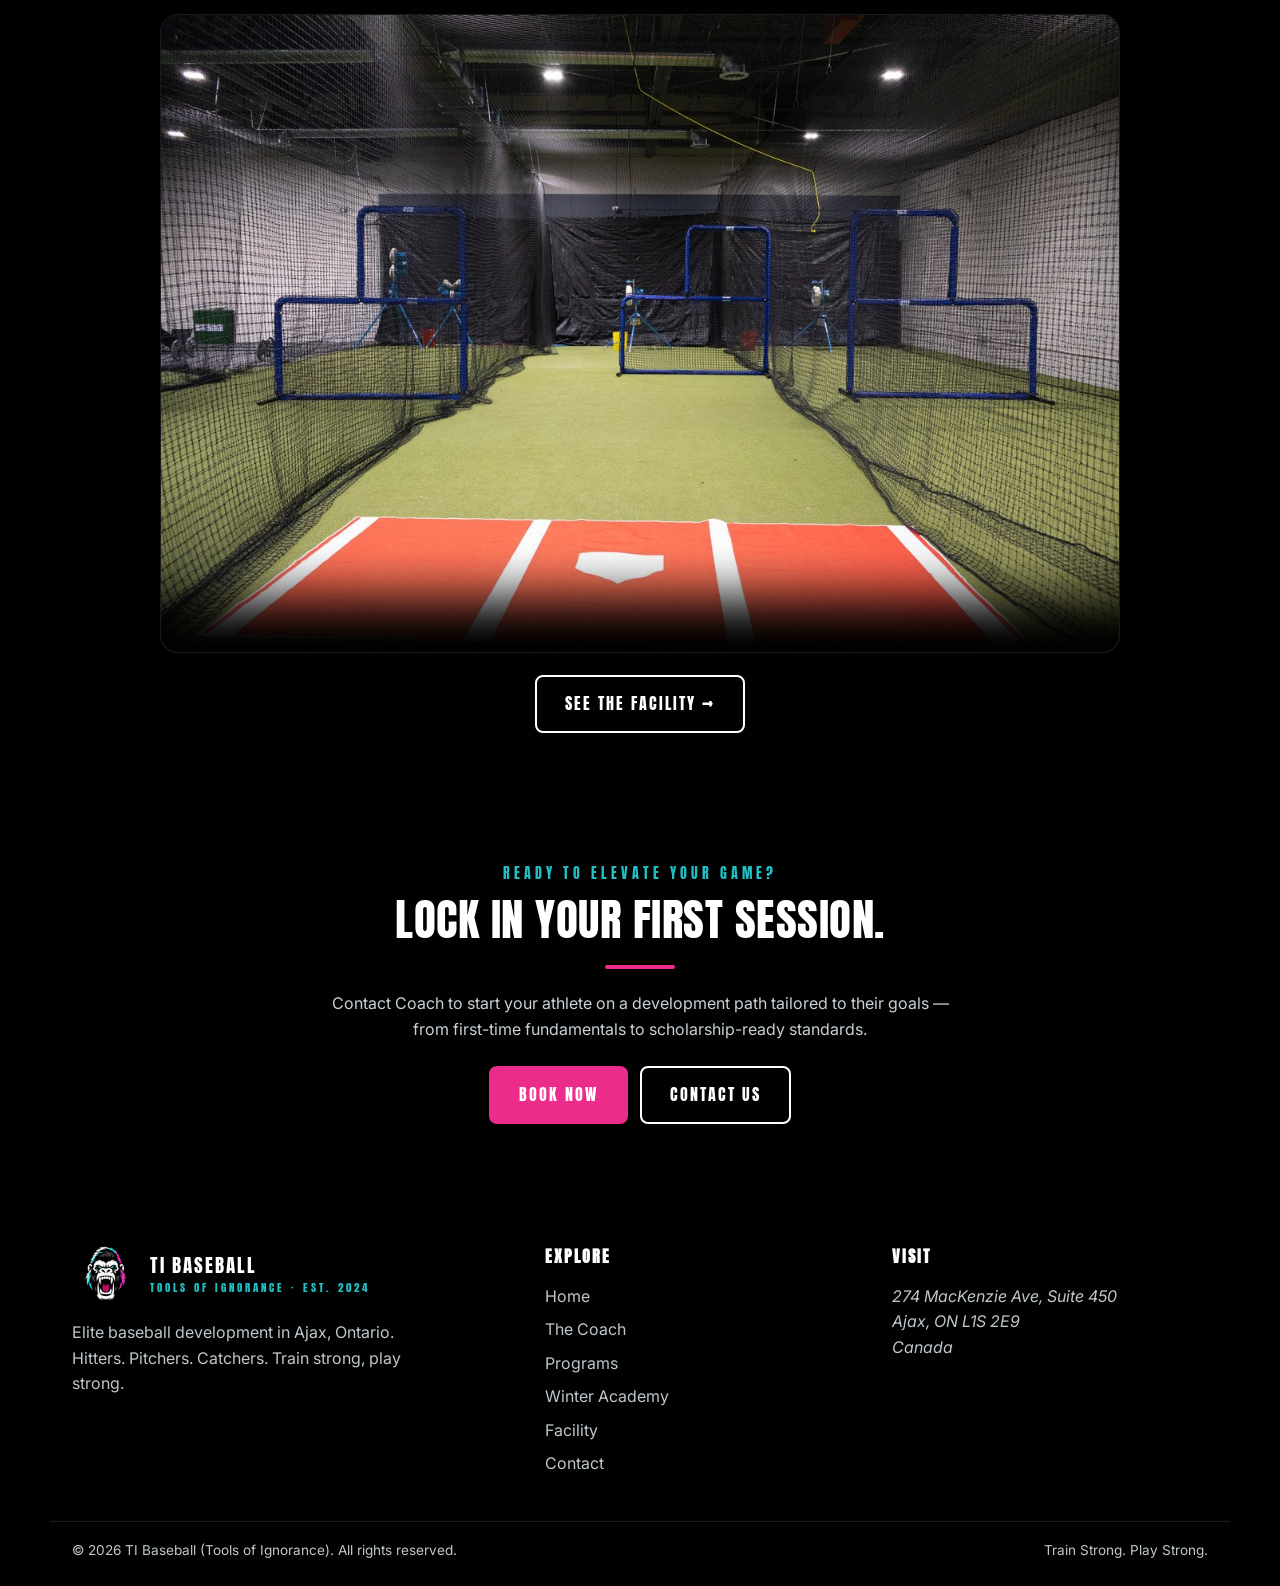
==== commit 0d8c5838: "Fix sunset banner contrast — solid black bg, bright pink label Previous banner had white text on a 1" ====
--- a/index.html
+++ b/index.html
@@ -92,8 +92,8 @@
     </ul>
   </nav>
 </header>
-<div style="background:linear-gradient(135deg, rgba(236,44,138,.15), rgba(31,191,196,.15)); border-bottom:1px solid rgba(236,44,138,.30); padding:12px 22px; text-align:center; font-family:'Inter',sans-serif; color:#fff; font-size:.95rem;">
-  <strong style="color:#F995C1;">Program Update:</strong> The summertime Monday Night Hitting Group is ending September 26th. Drop-ins still available through Sept 28.
+<div style="background:#010101; border-bottom:2px solid #EC2C8A; padding:14px 22px; text-align:center; font-family:'Inter',sans-serif; color:#fff; font-size:.95rem; line-height:1.5;">
+  <strong style="color:#EC2C8A; letter-spacing:.03em; text-transform:uppercase; font-size:.85rem;">Program Update:</strong> <span style="color:#fff;">The summertime Monday Night Hitting Group is ending September 26th. Drop-ins still available through Sept 28.</span>
 </div>
 
 <main>
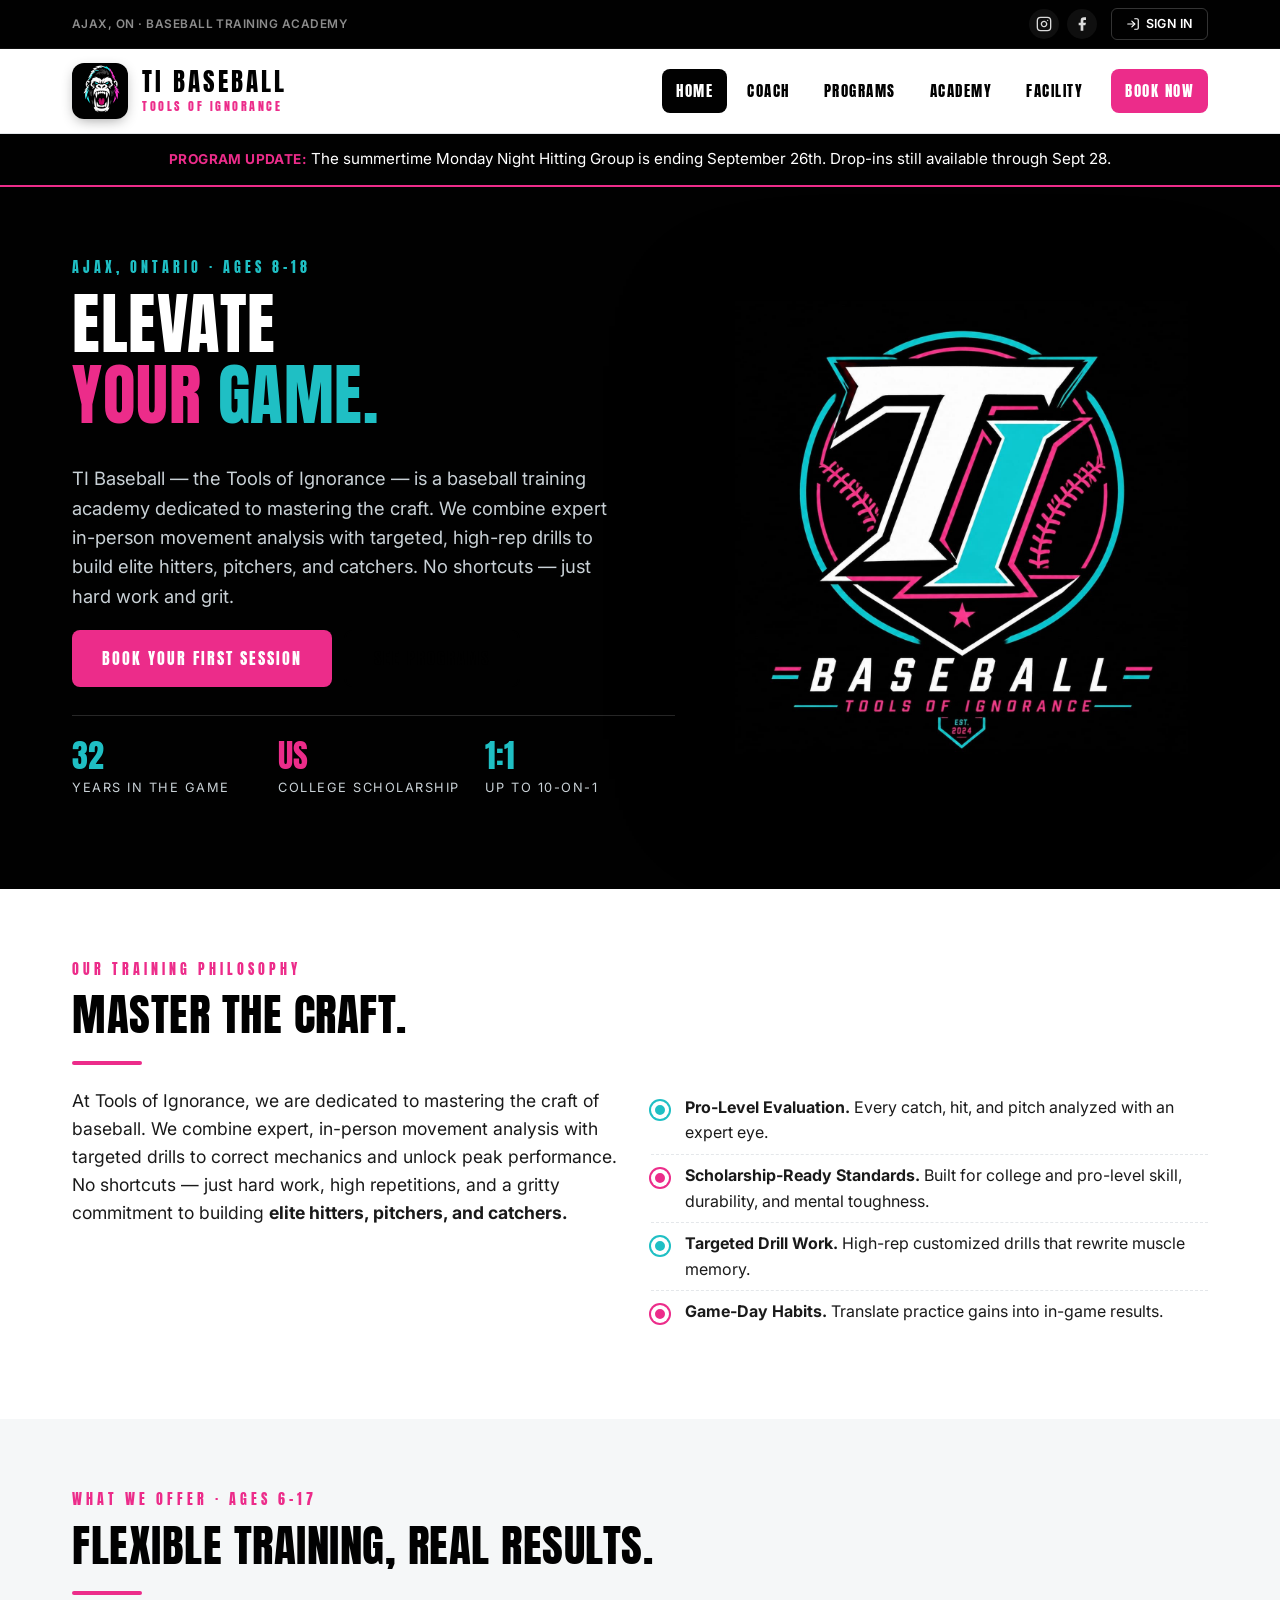
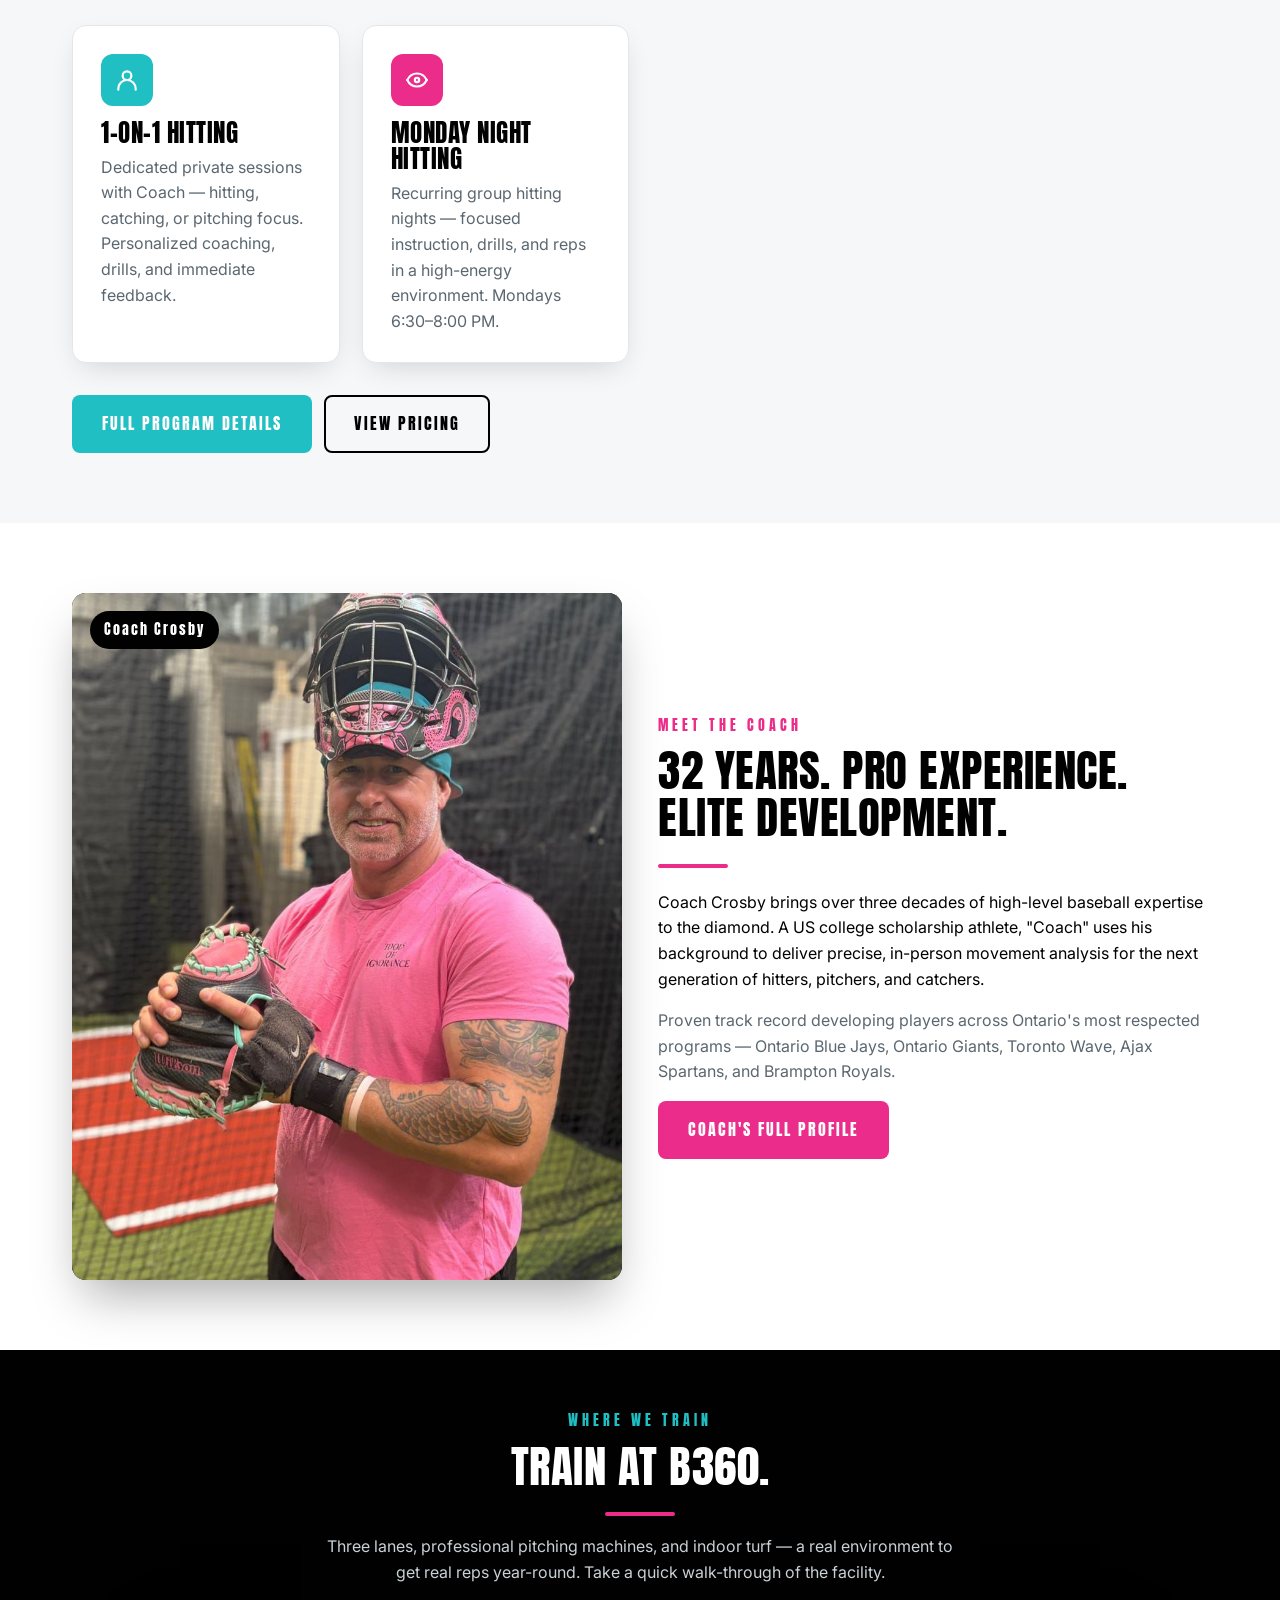
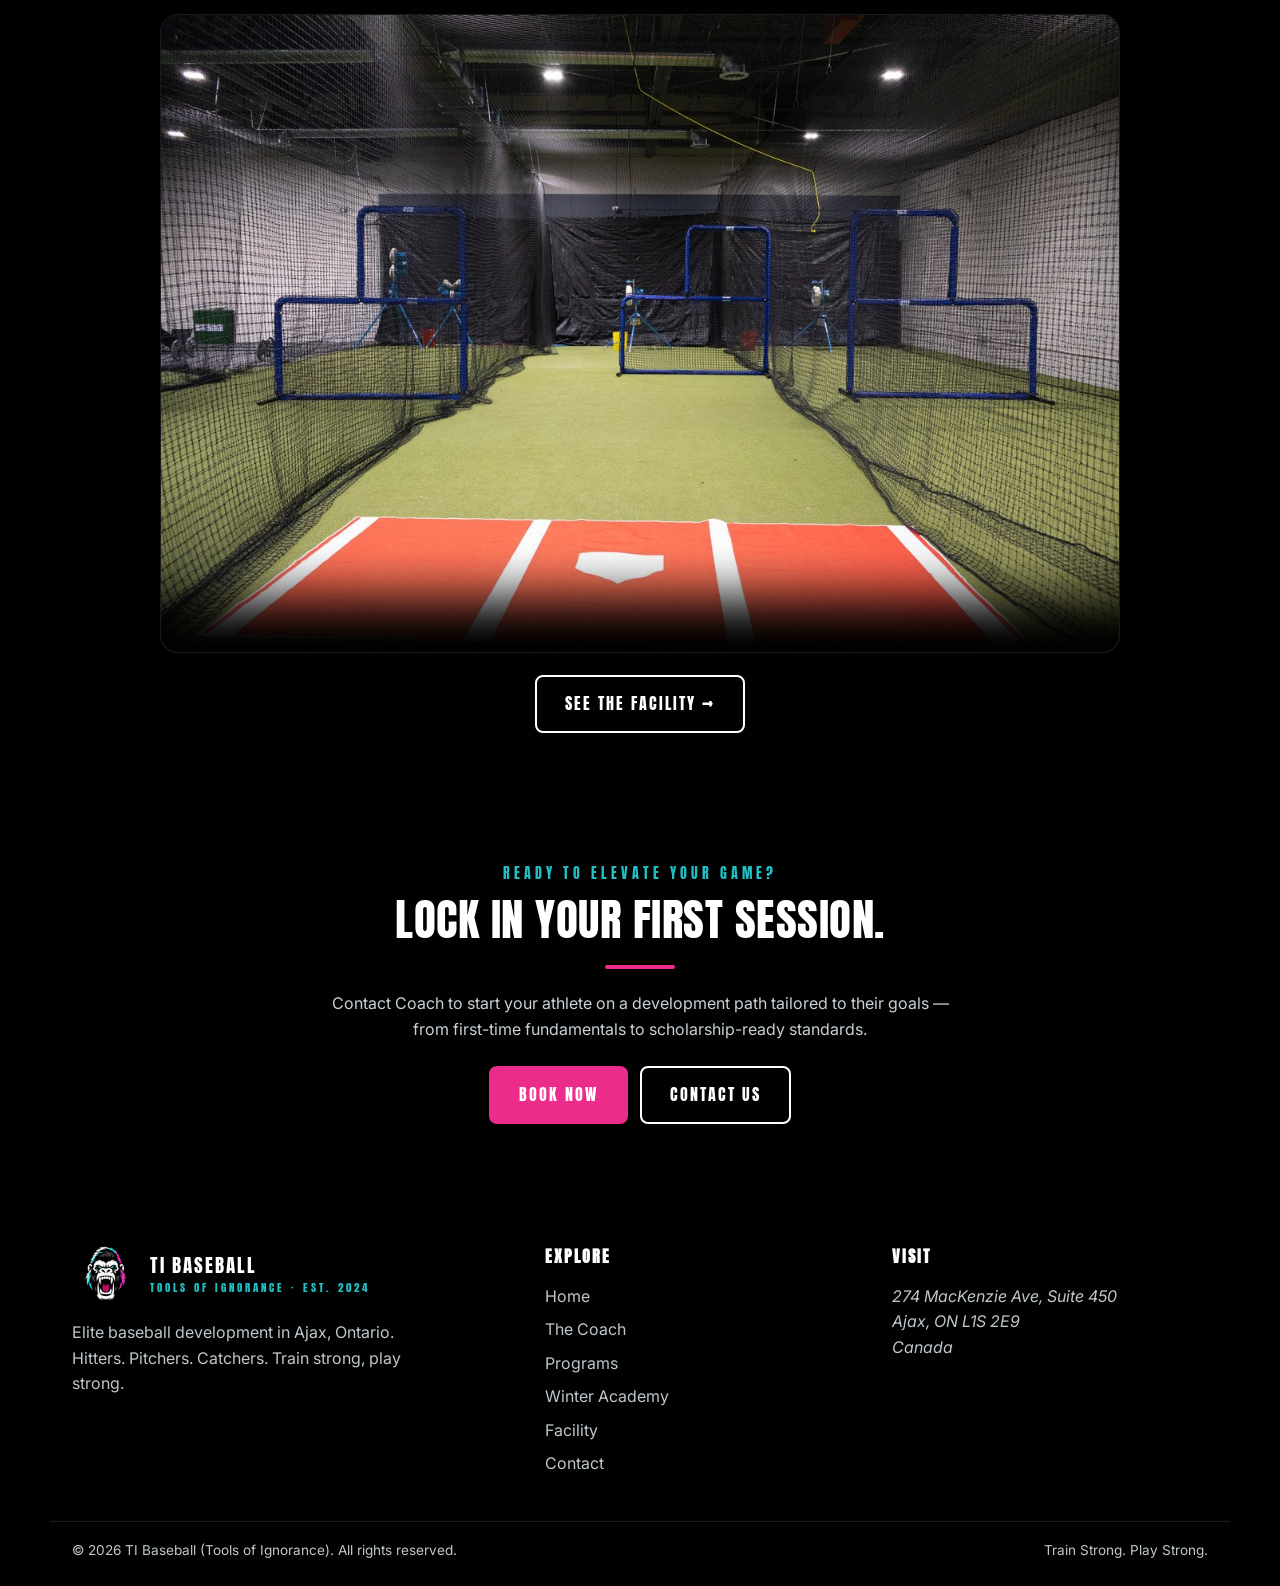
==== commit 96403ca8: "Fix stale Monday Night time (6-7:30 → 6:30-8:00) + remove dead $120/mo copy - index.html + INDEX_HTM" ====
--- a/index.html
+++ b/index.html
@@ -172,7 +172,7 @@
             <svg viewBox="0 0 24 24" fill="none" stroke="currentColor" stroke-width="2" stroke-linecap="round" stroke-linejoin="round"><path d="M3 12c4-8 14-8 18 0"/><path d="M3 12c4 8 14 8 18 0"/><circle cx="12" cy="12" r="2"/></svg>
           </div>
           <h3>Monday Night Hitting</h3>
-          <p>Recurring group hitting nights — focused instruction, drills, and reps in a high-energy environment. Mondays 6–7:30 PM.</p>
+          <p>Recurring group hitting nights — focused instruction, drills, and reps in a high-energy environment. Mondays 6:30–8:00 PM.</p>
         </div>
       </div>
       <div class="btn-row" style="margin-top:32px;">
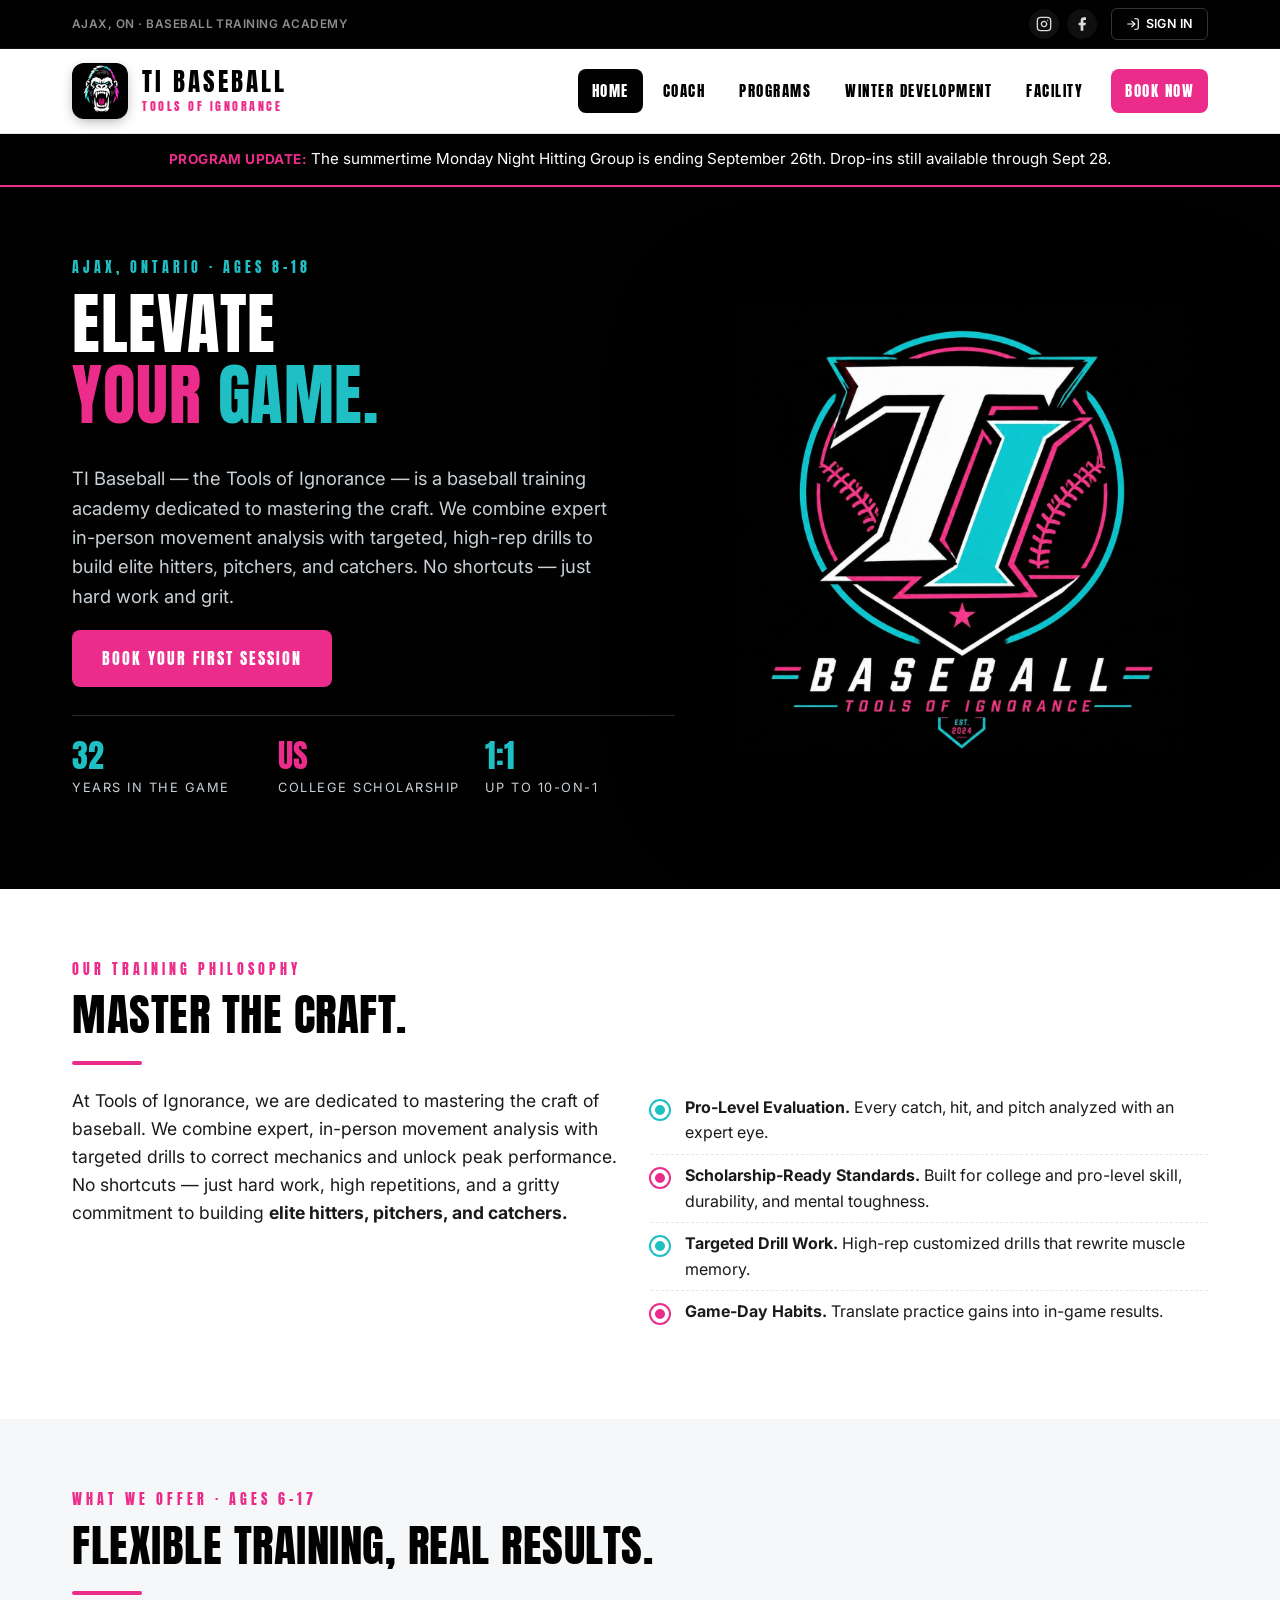
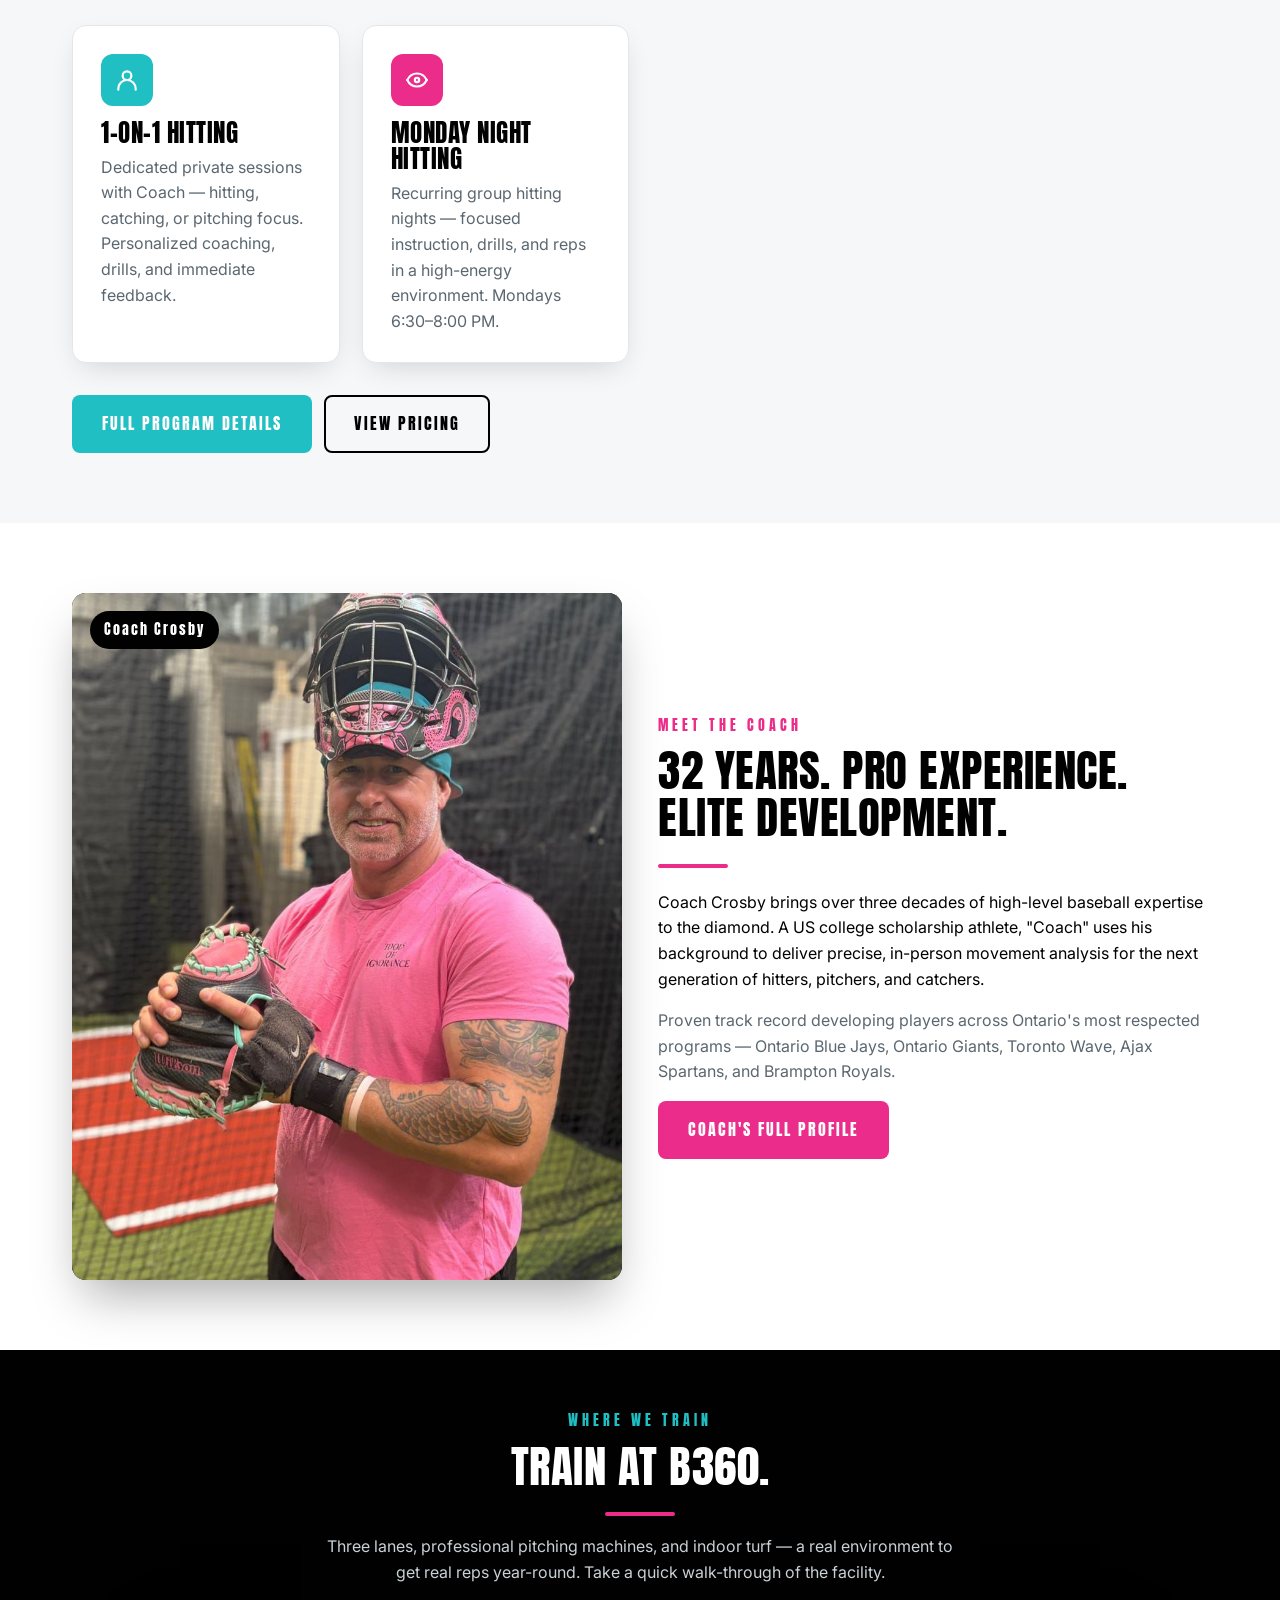
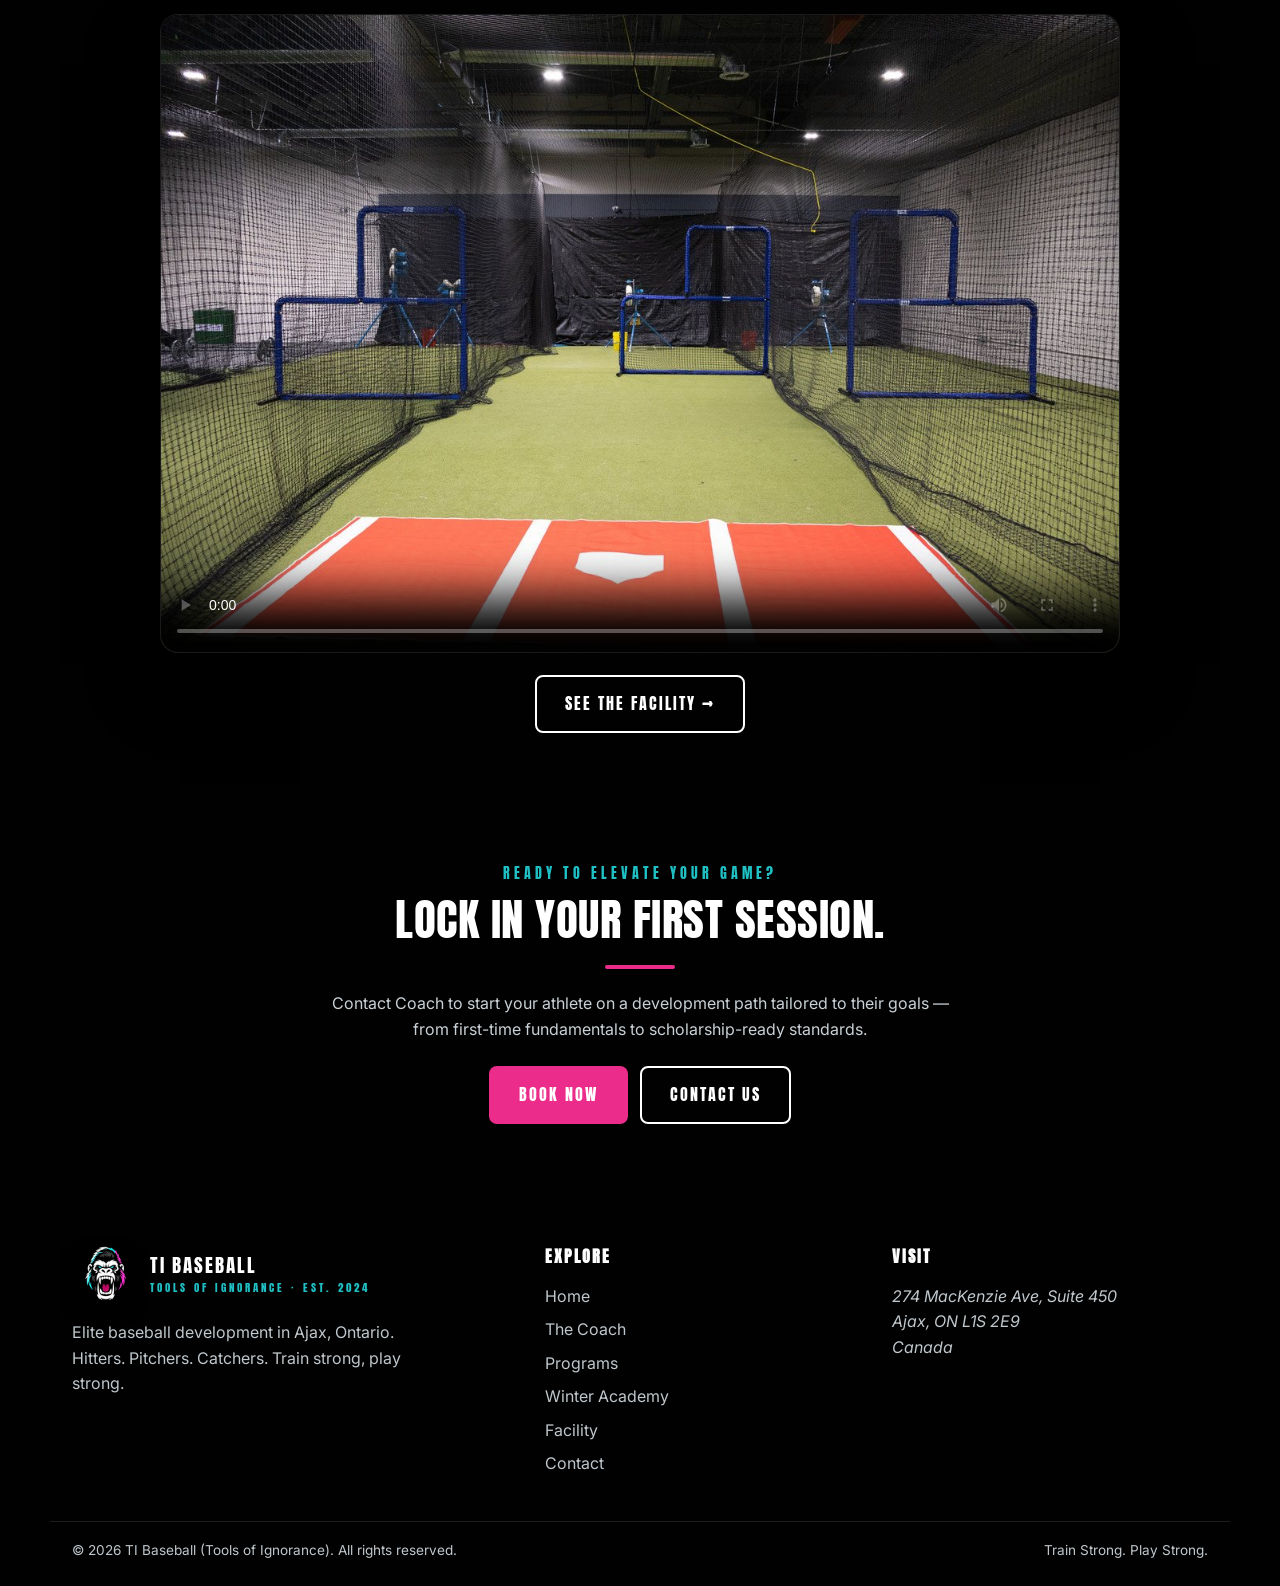
==== commit d01a7337: "Winter Development Part 1: 12 program keys + rebuilt page + nav rename - PROGRAMS_CATALOG: removed 4" ====
--- a/index.html
+++ b/index.html
@@ -86,7 +86,7 @@
       <li><a href="coach.html">Coach</a></li>
       <li><a href="programs.html">Programs</a></li>
       
-      <li><a href="academy.html">Academy</a></li>
+      <li><a href="academy.html">Winter Development</a></li>
       <li><a href="facility.html">Facility</a></li>
       <li><a href="contact.html" class="cta">Book Now</a></li>
     </ul>
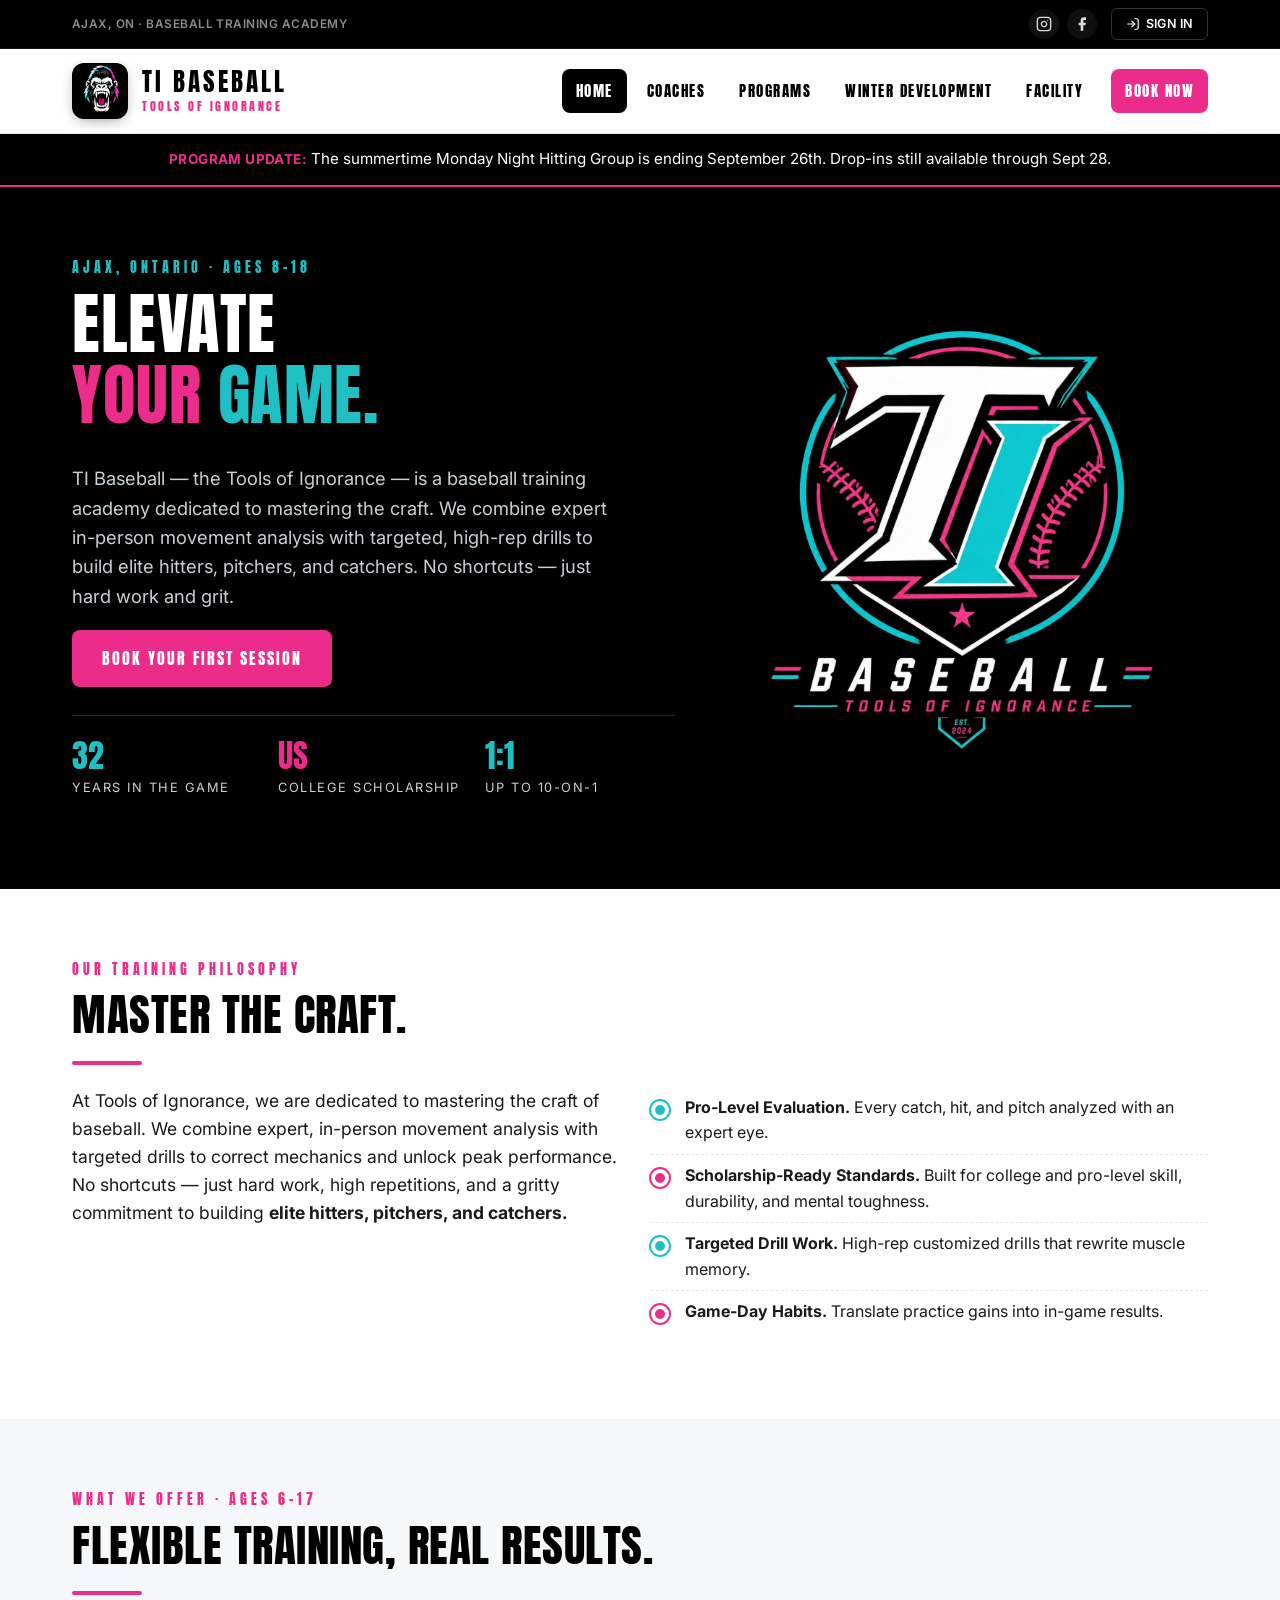
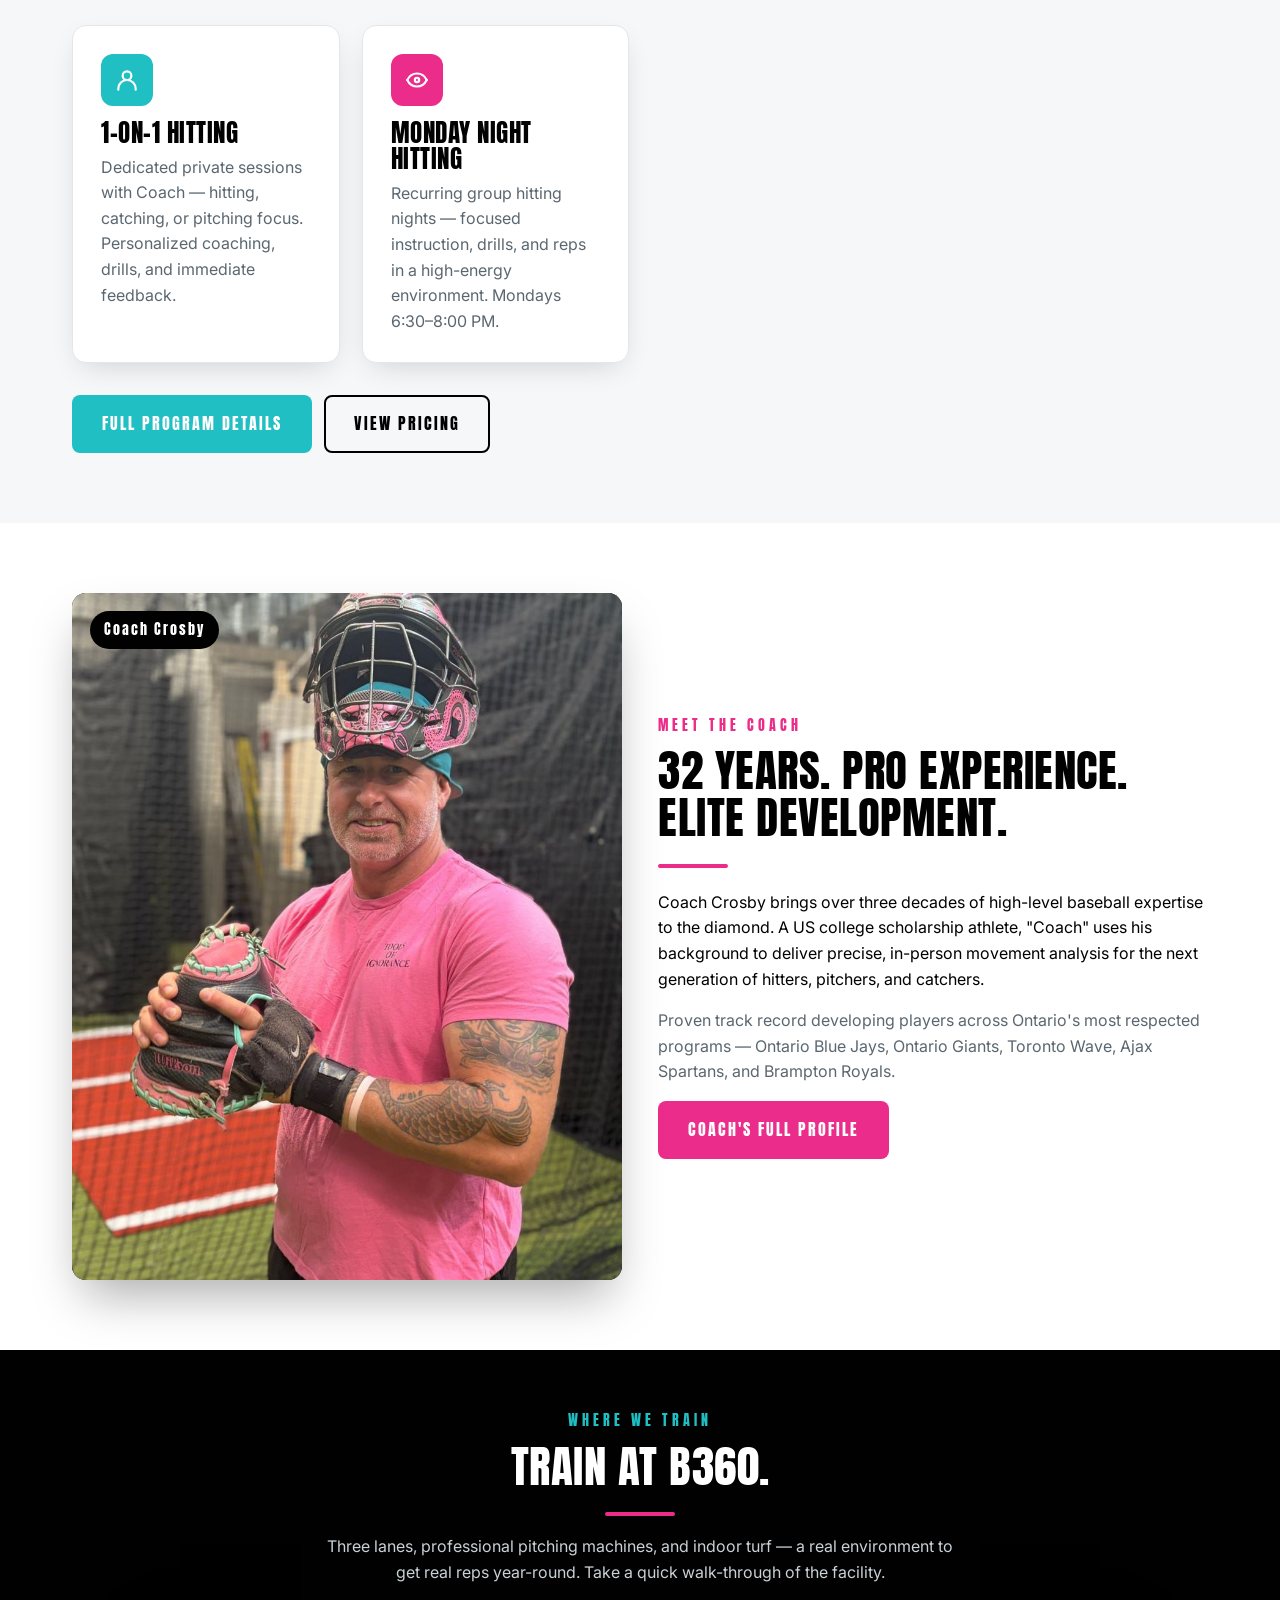
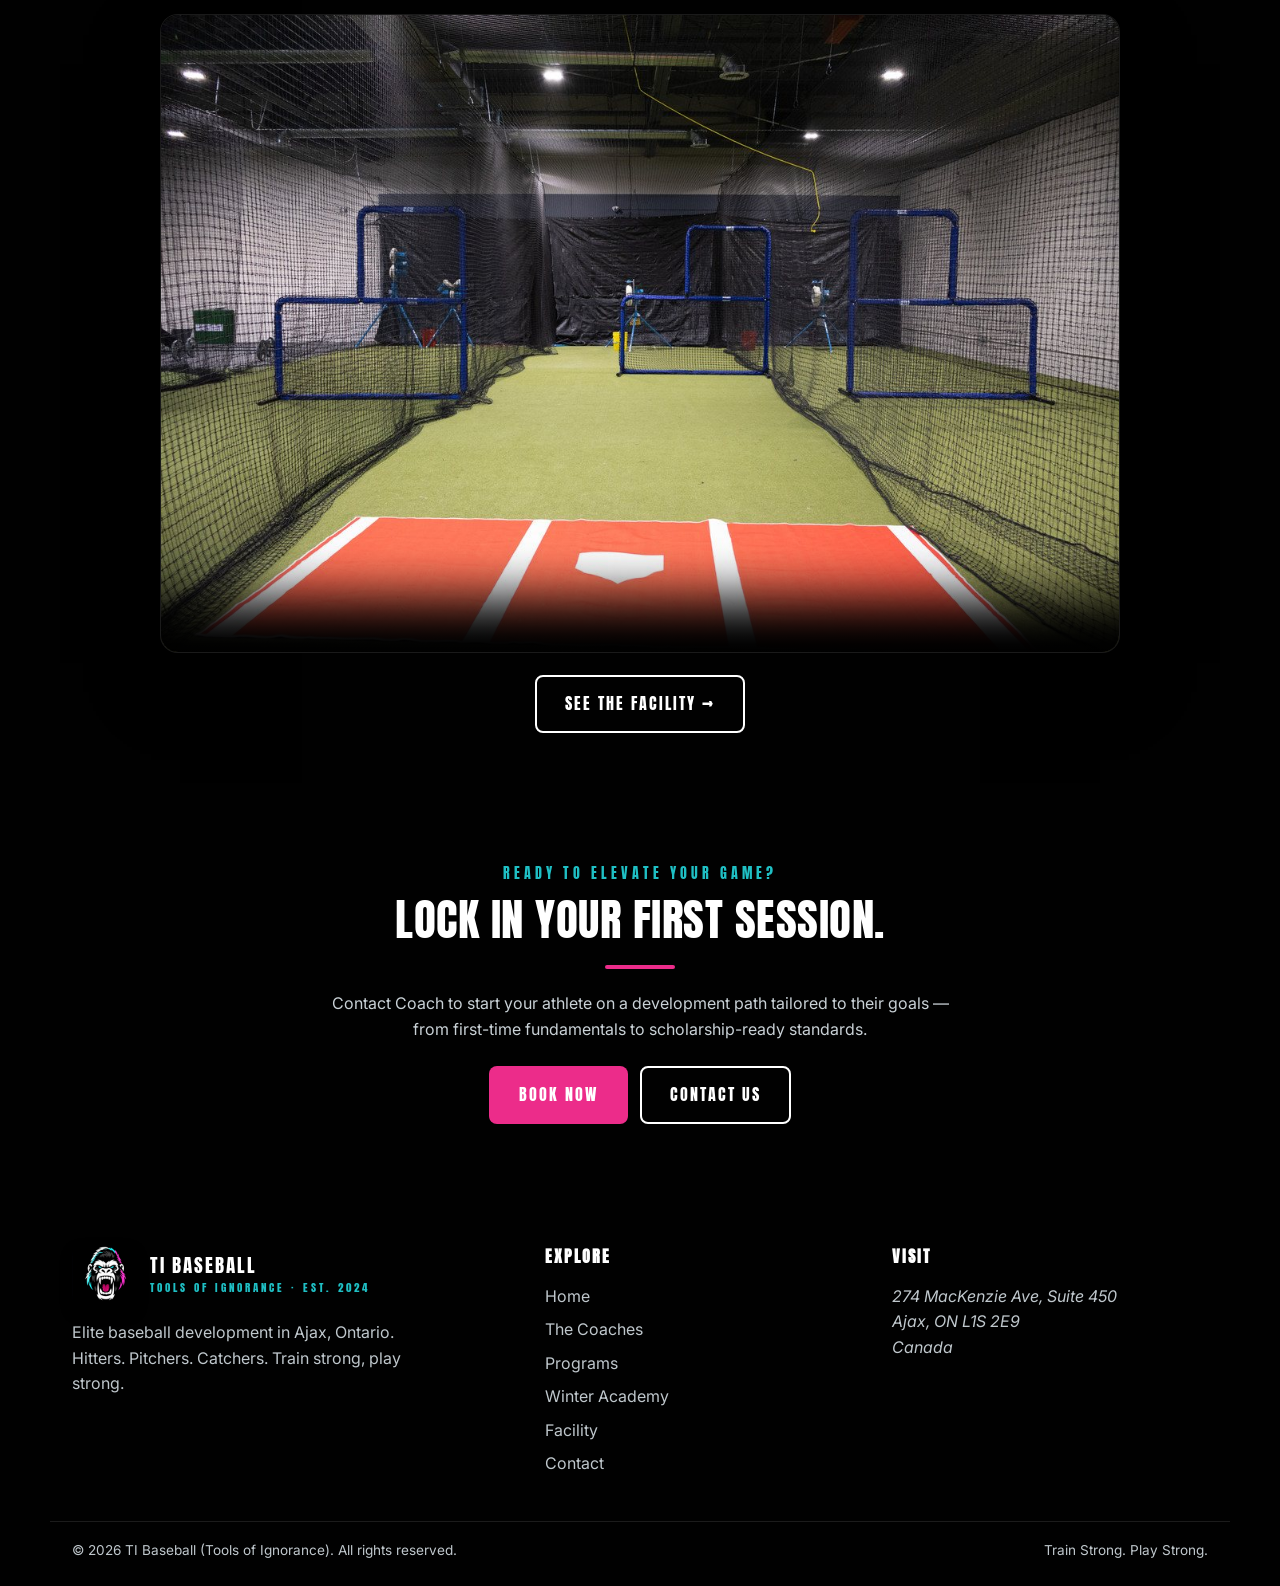
==== commit 80c11bde: "Restore Coach Hastings to site + admin (reverses task #73) Coach page: - Restored 'Meet The Coaches'" ====
--- a/index.html
+++ b/index.html
@@ -83,7 +83,7 @@
     </button>
     <ul class="nav-links" id="nav-links">
       <li><a href="index.html">Home</a></li>
-      <li><a href="coach.html">Coach</a></li>
+      <li><a href="coach.html">Coaches</a></li>
       <li><a href="programs.html">Programs</a></li>
       
       <li><a href="academy.html">Winter Development</a></li>
@@ -255,7 +255,7 @@
       <h5>Explore</h5>
       <ul>
         <li><a href="index.html">Home</a></li>
-        <li><a href="coach.html">The Coach</a></li>
+        <li><a href="coach.html">The Coaches</a></li>
         <li><a href="programs.html">Programs</a></li>
         
         <li><a href="academy.html">Winter Academy</a></li>
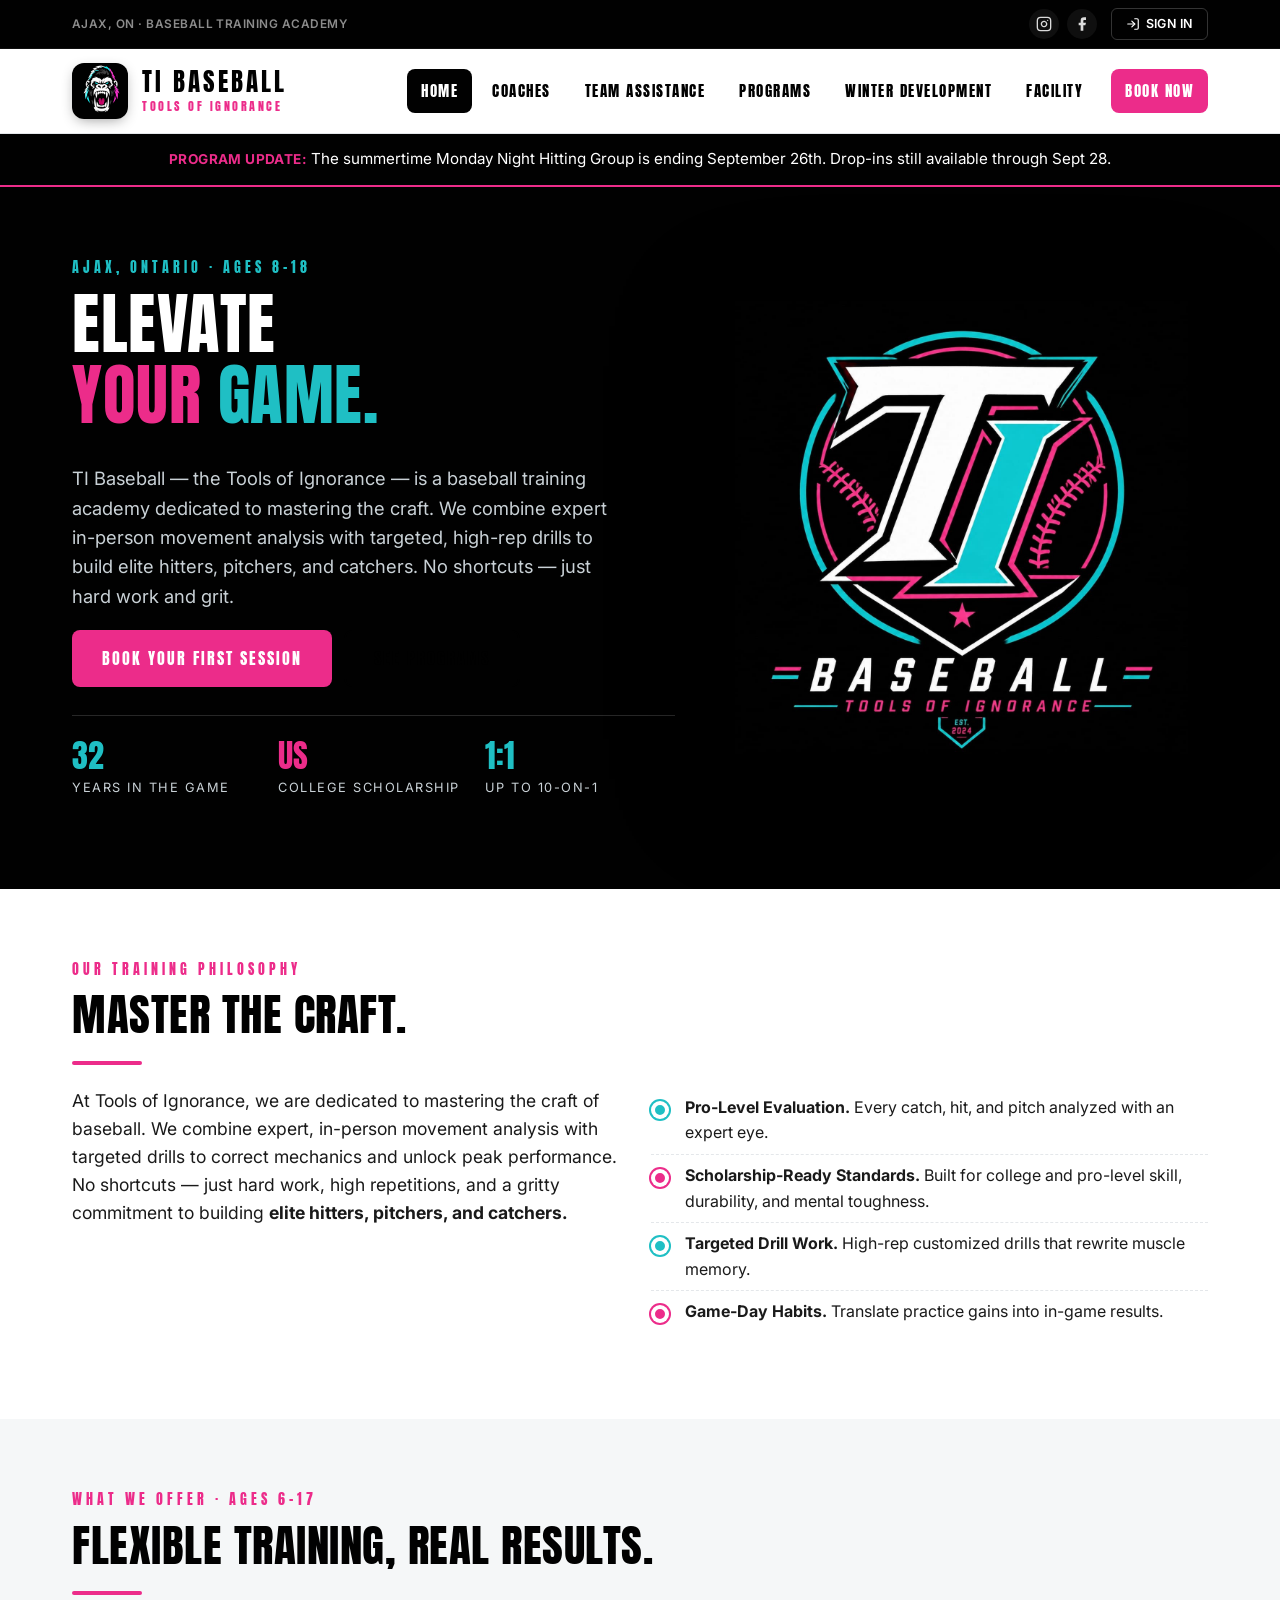
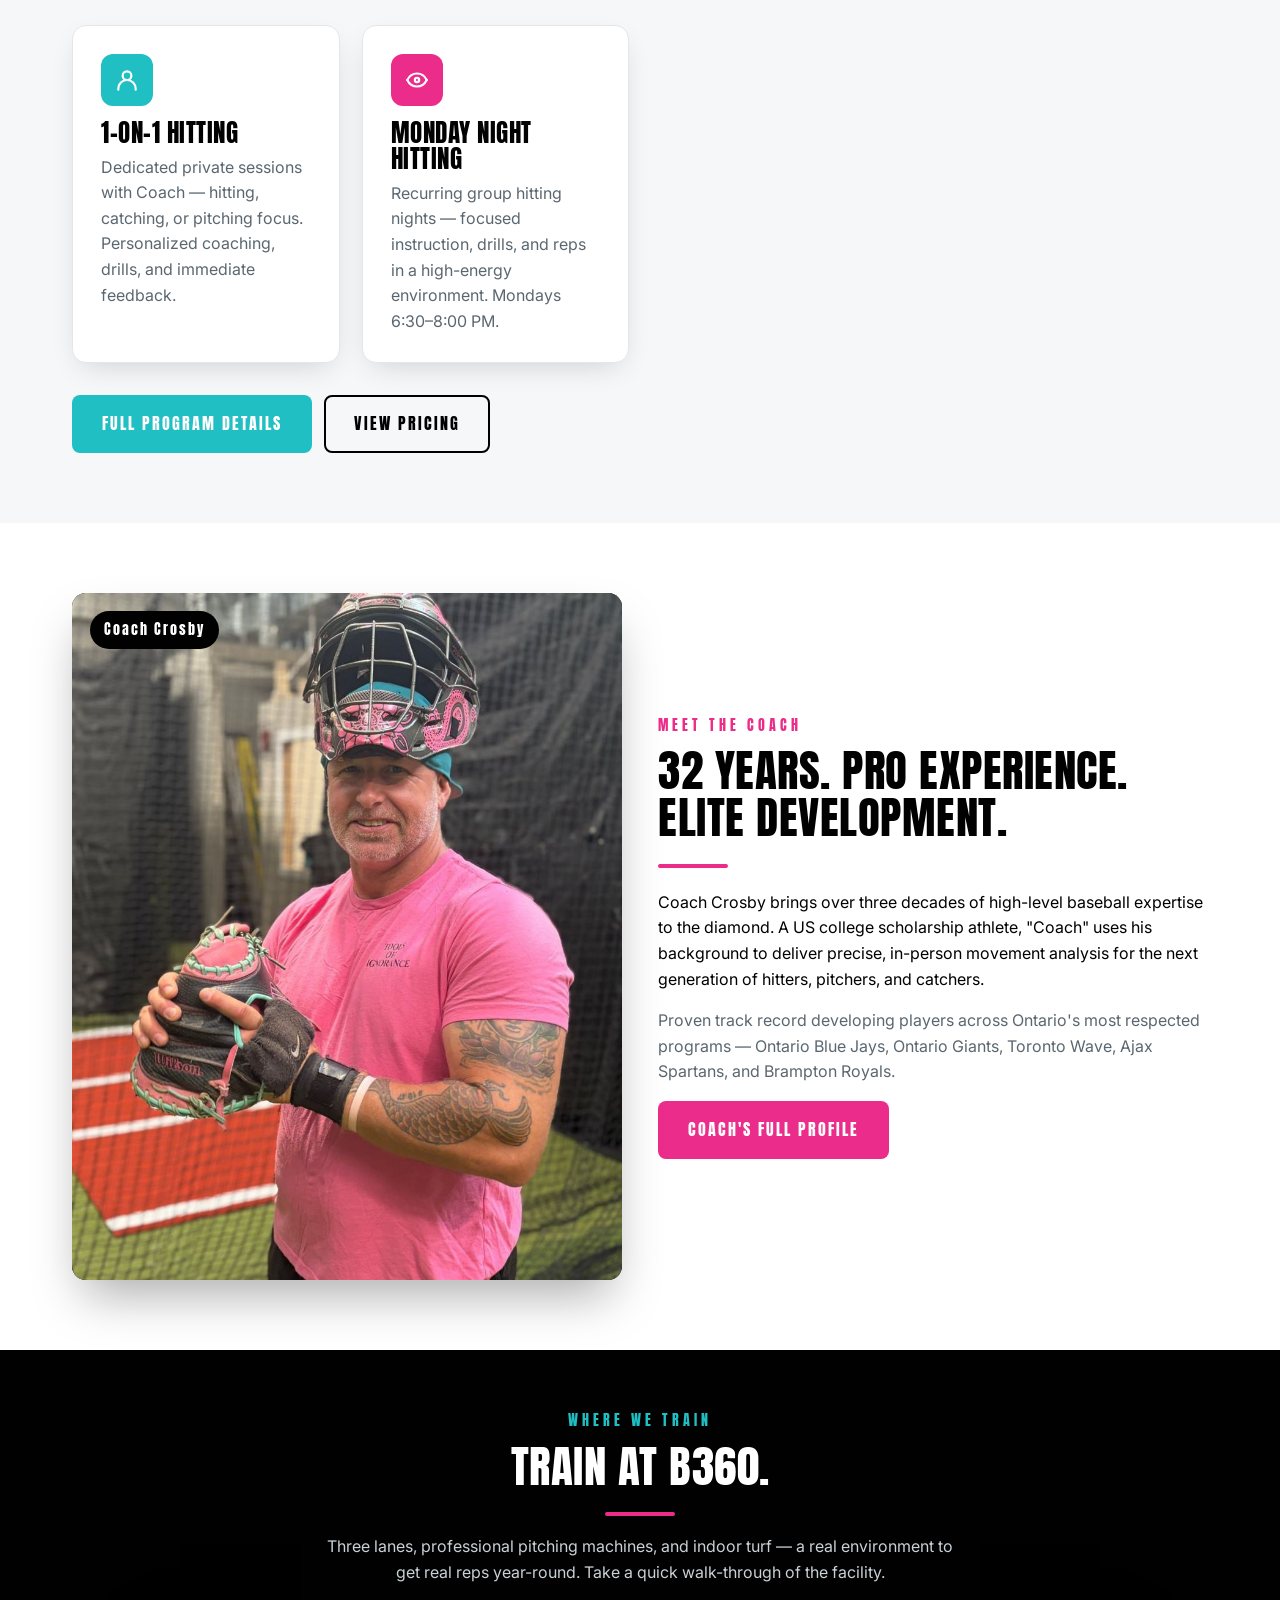
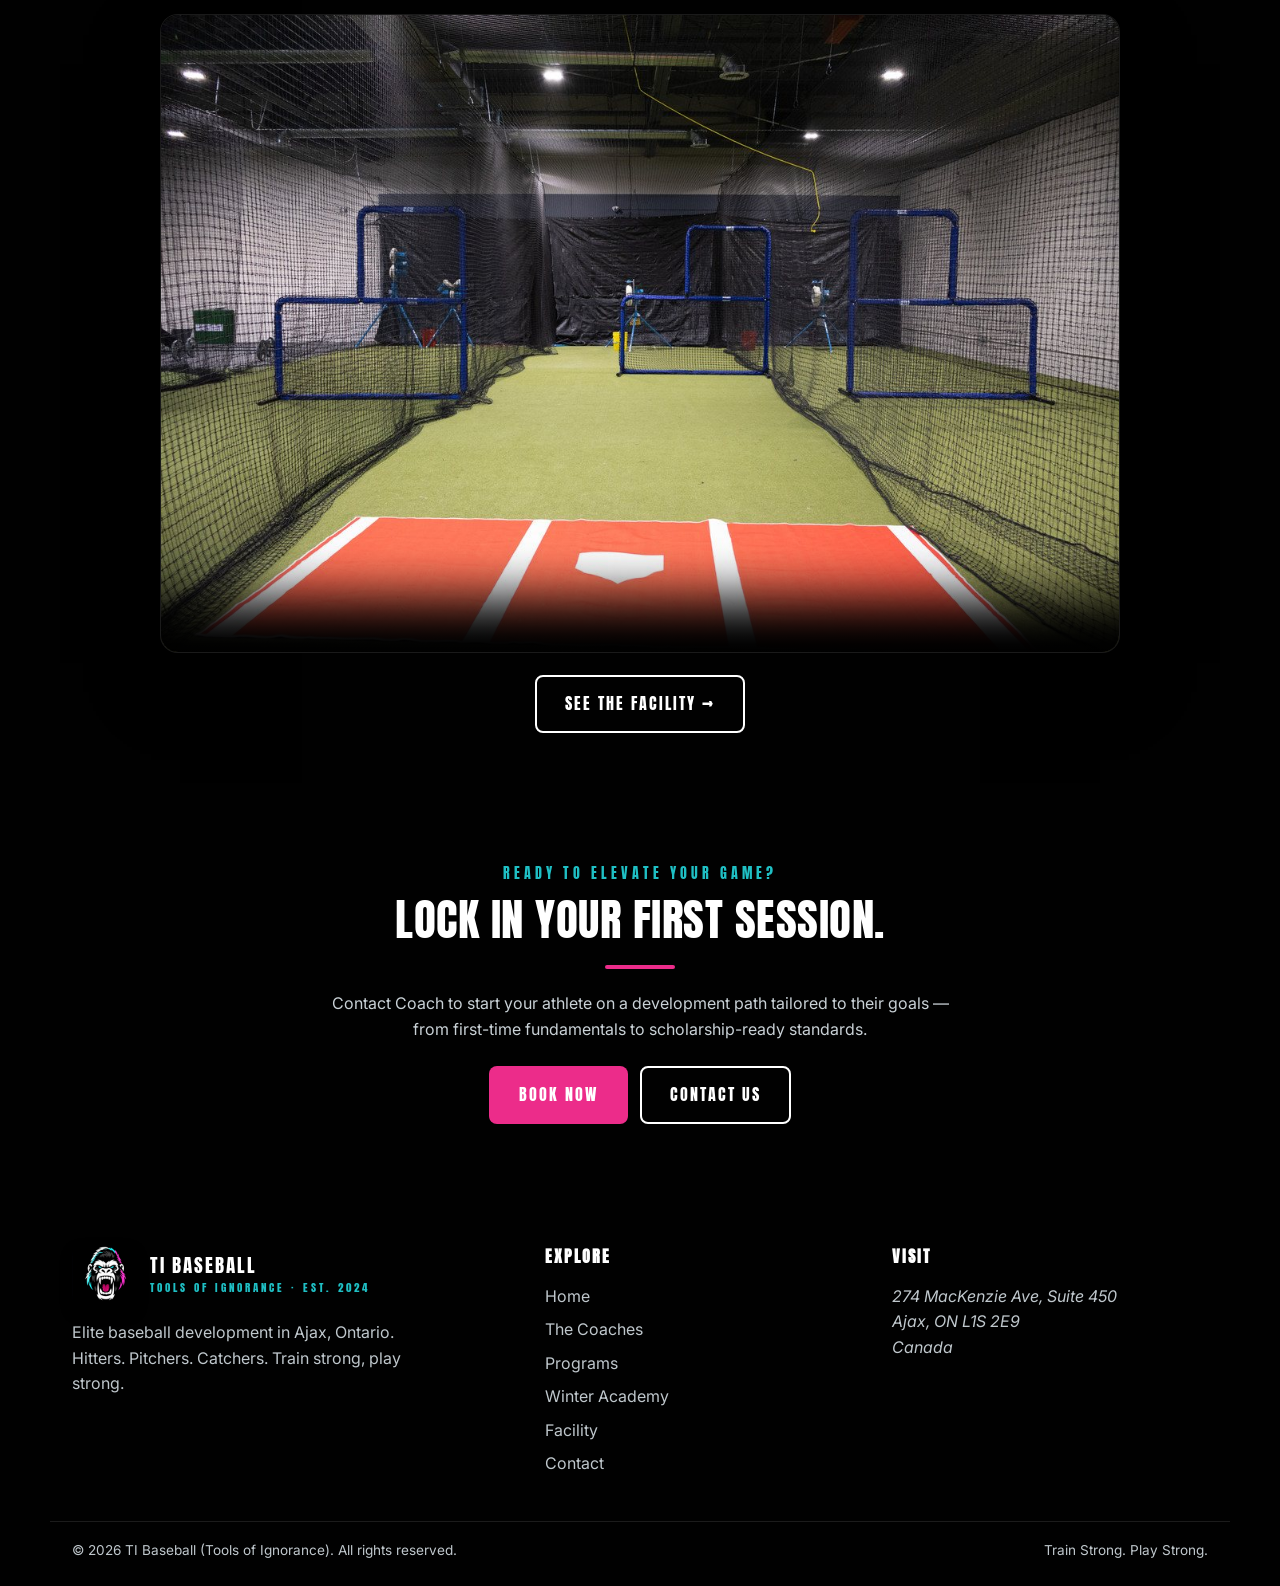
==== commit feaa5f23: "Add Team Assistance page + inquiry form + Coach alert Public site: - NEW /team-assistance page (mirr" ====
--- a/index.html
+++ b/index.html
@@ -84,6 +84,7 @@
     <ul class="nav-links" id="nav-links">
       <li><a href="index.html">Home</a></li>
       <li><a href="coach.html">Coaches</a></li>
+      <li><a href="team-assistance.html">Team Assistance</a></li>
       <li><a href="programs.html">Programs</a></li>
       
       <li><a href="academy.html">Winter Development</a></li>
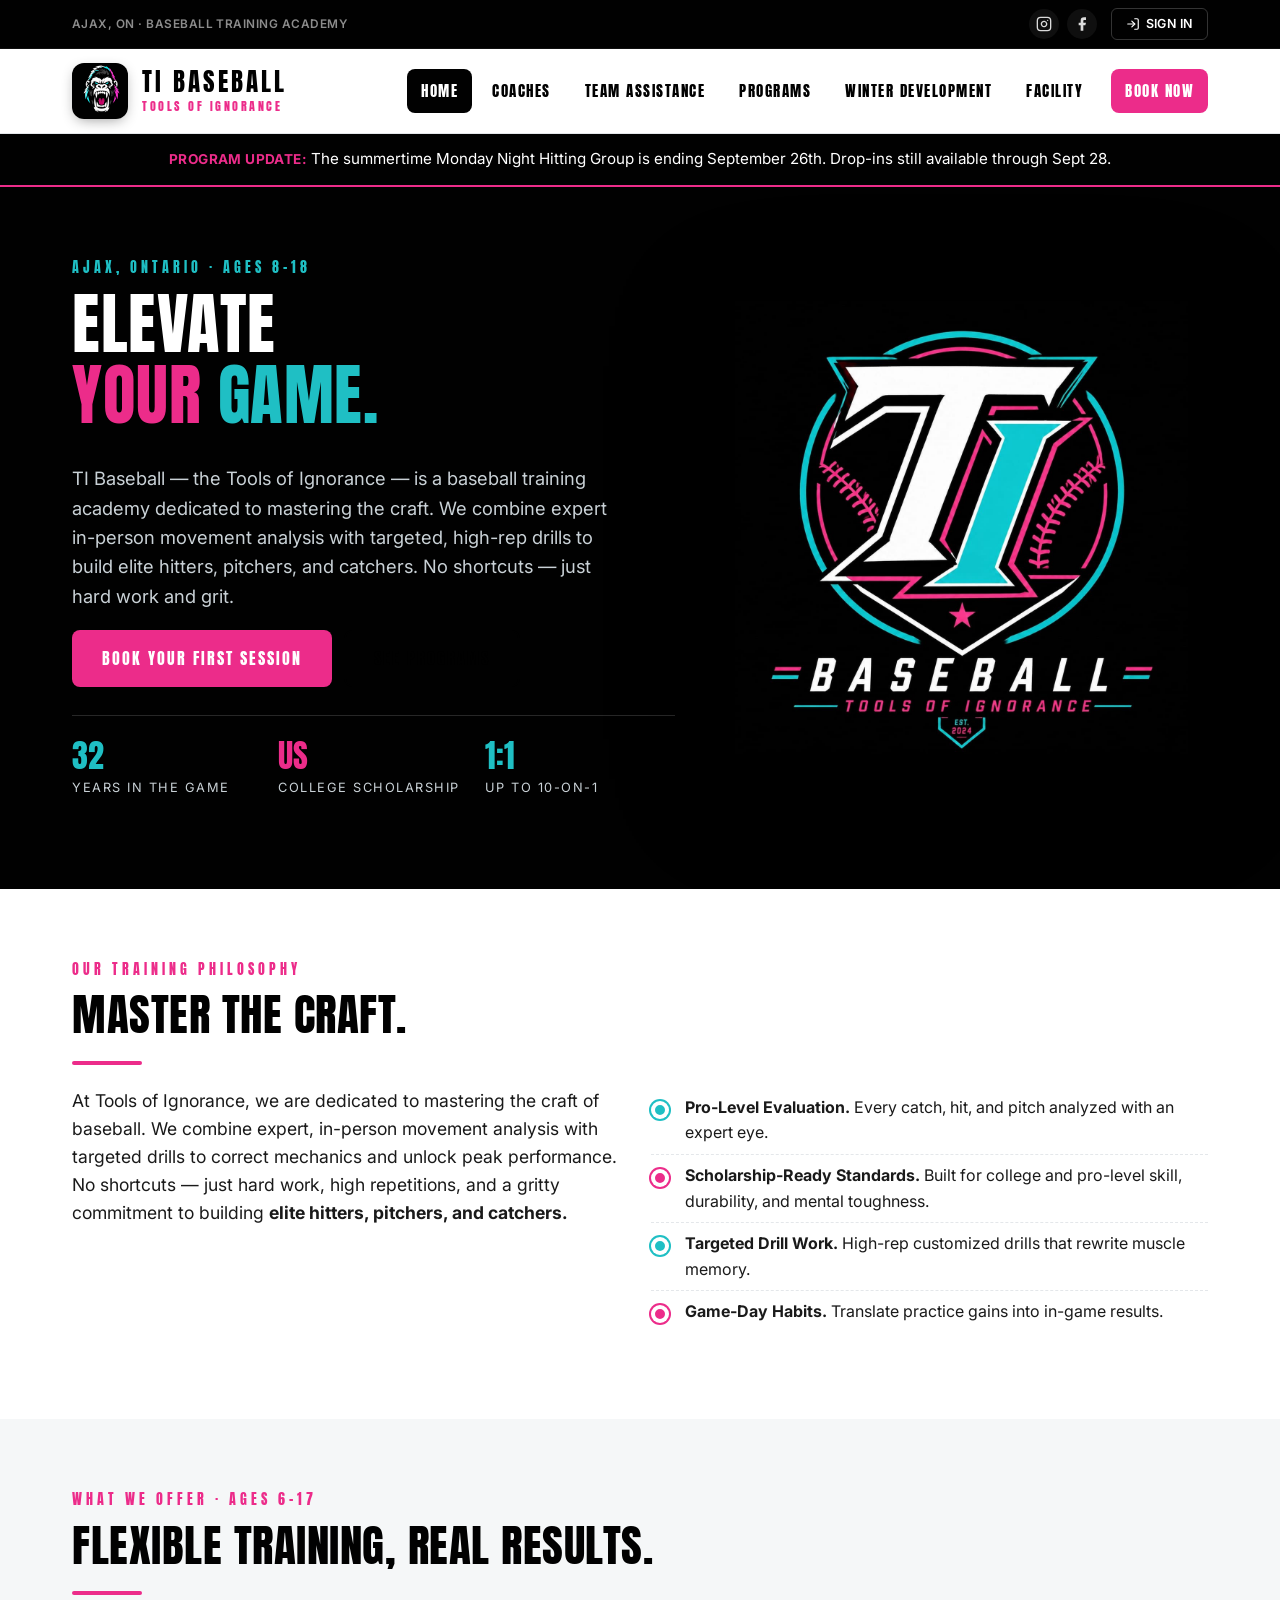
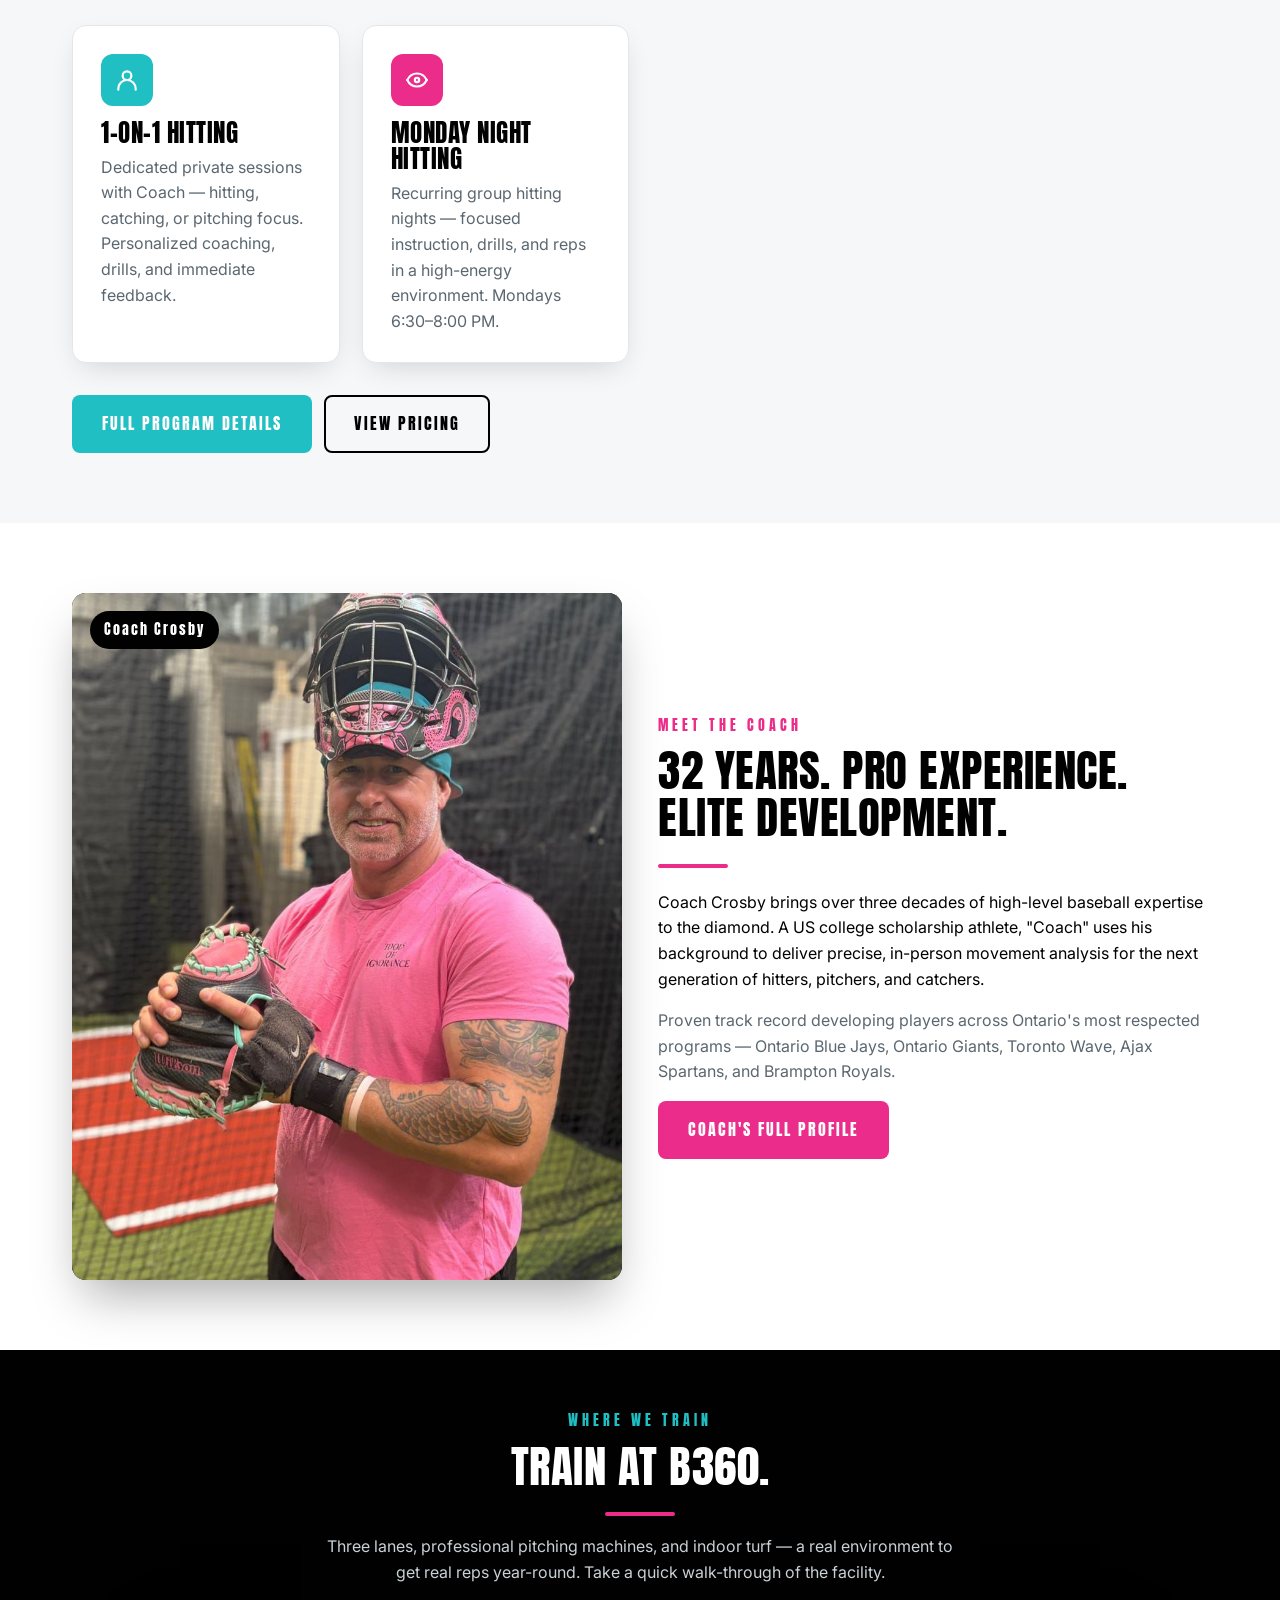
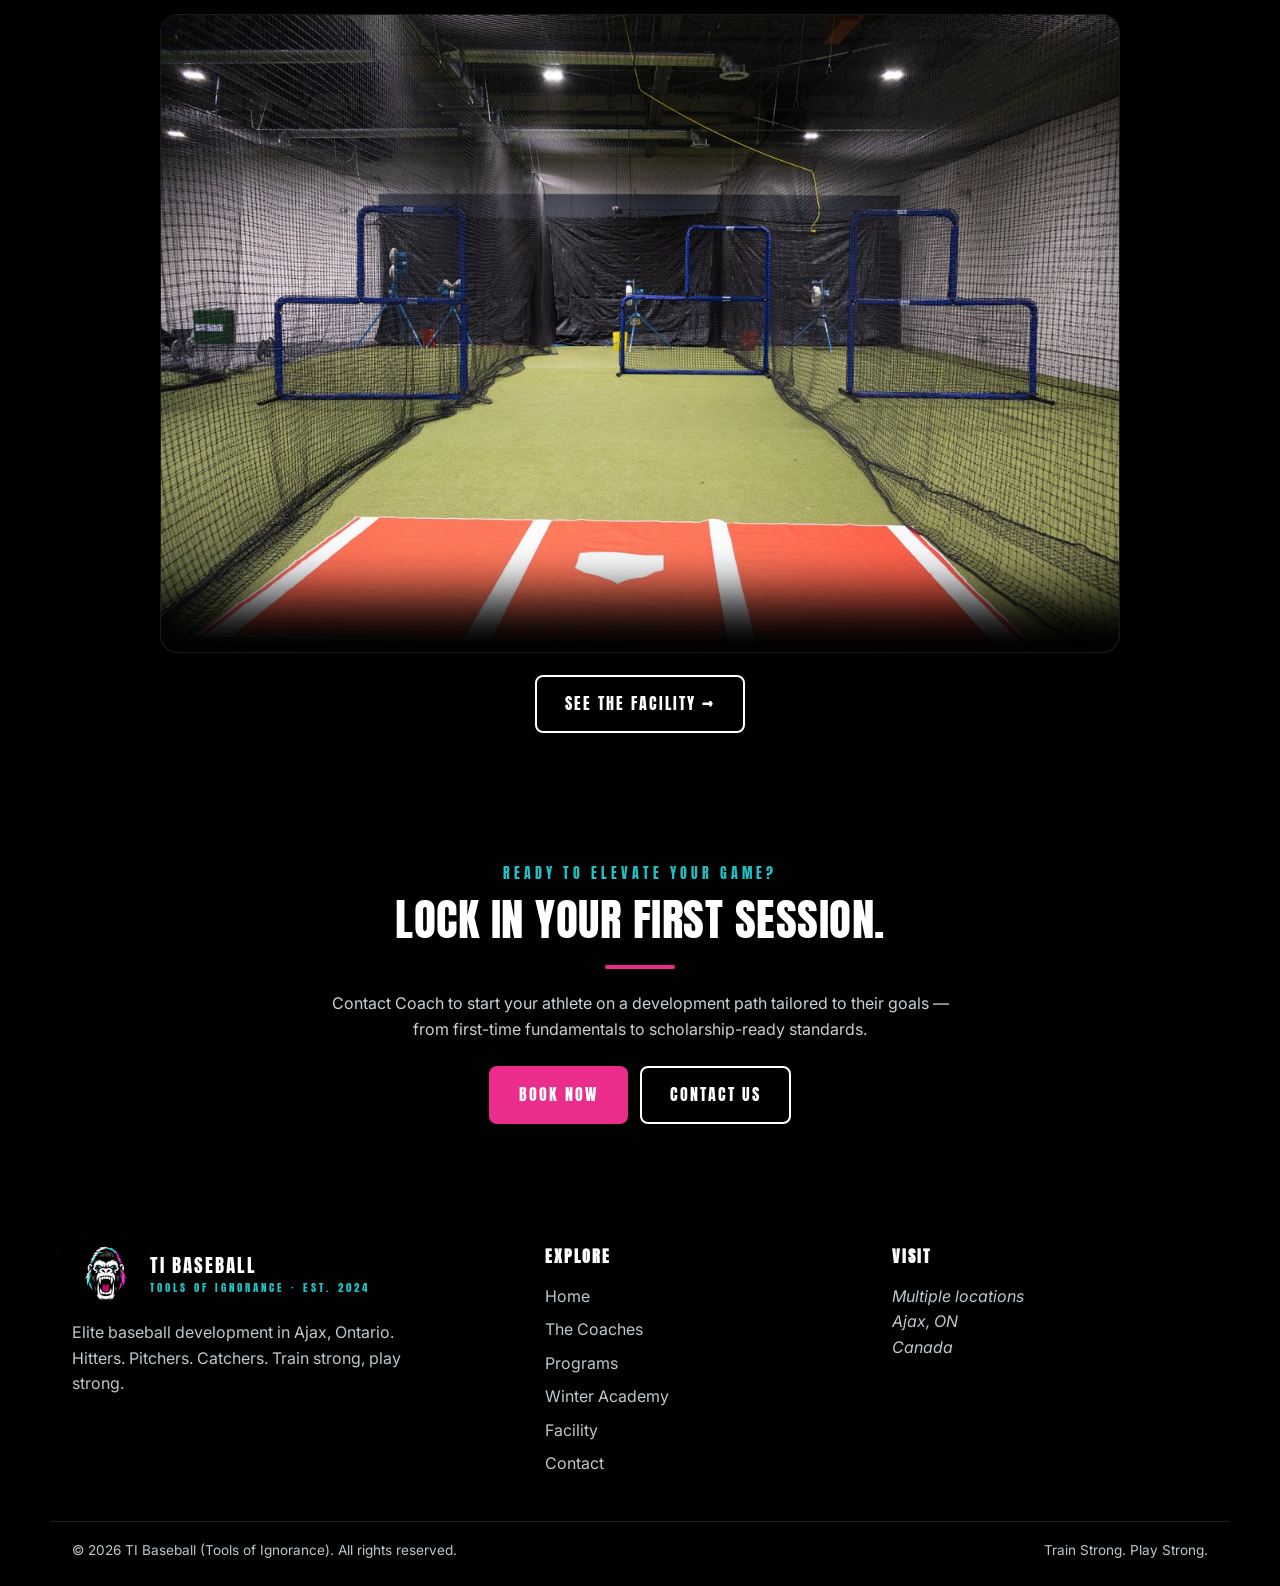
==== commit 1255c307: "Replace street addresses with 'Multiple locations' on public pages; remove map embeds Co-Authored-By" ====
--- a/index.html
+++ b/index.html
@@ -267,8 +267,8 @@
     <div>
       <h5>Visit</h5>
       <address>
-        274 MacKenzie Ave, Suite 450<br>
-        Ajax, ON L1S 2E9<br>
+        Multiple locations<br>
+        Ajax, ON<br>
         Canada
       </address>
     </div>
